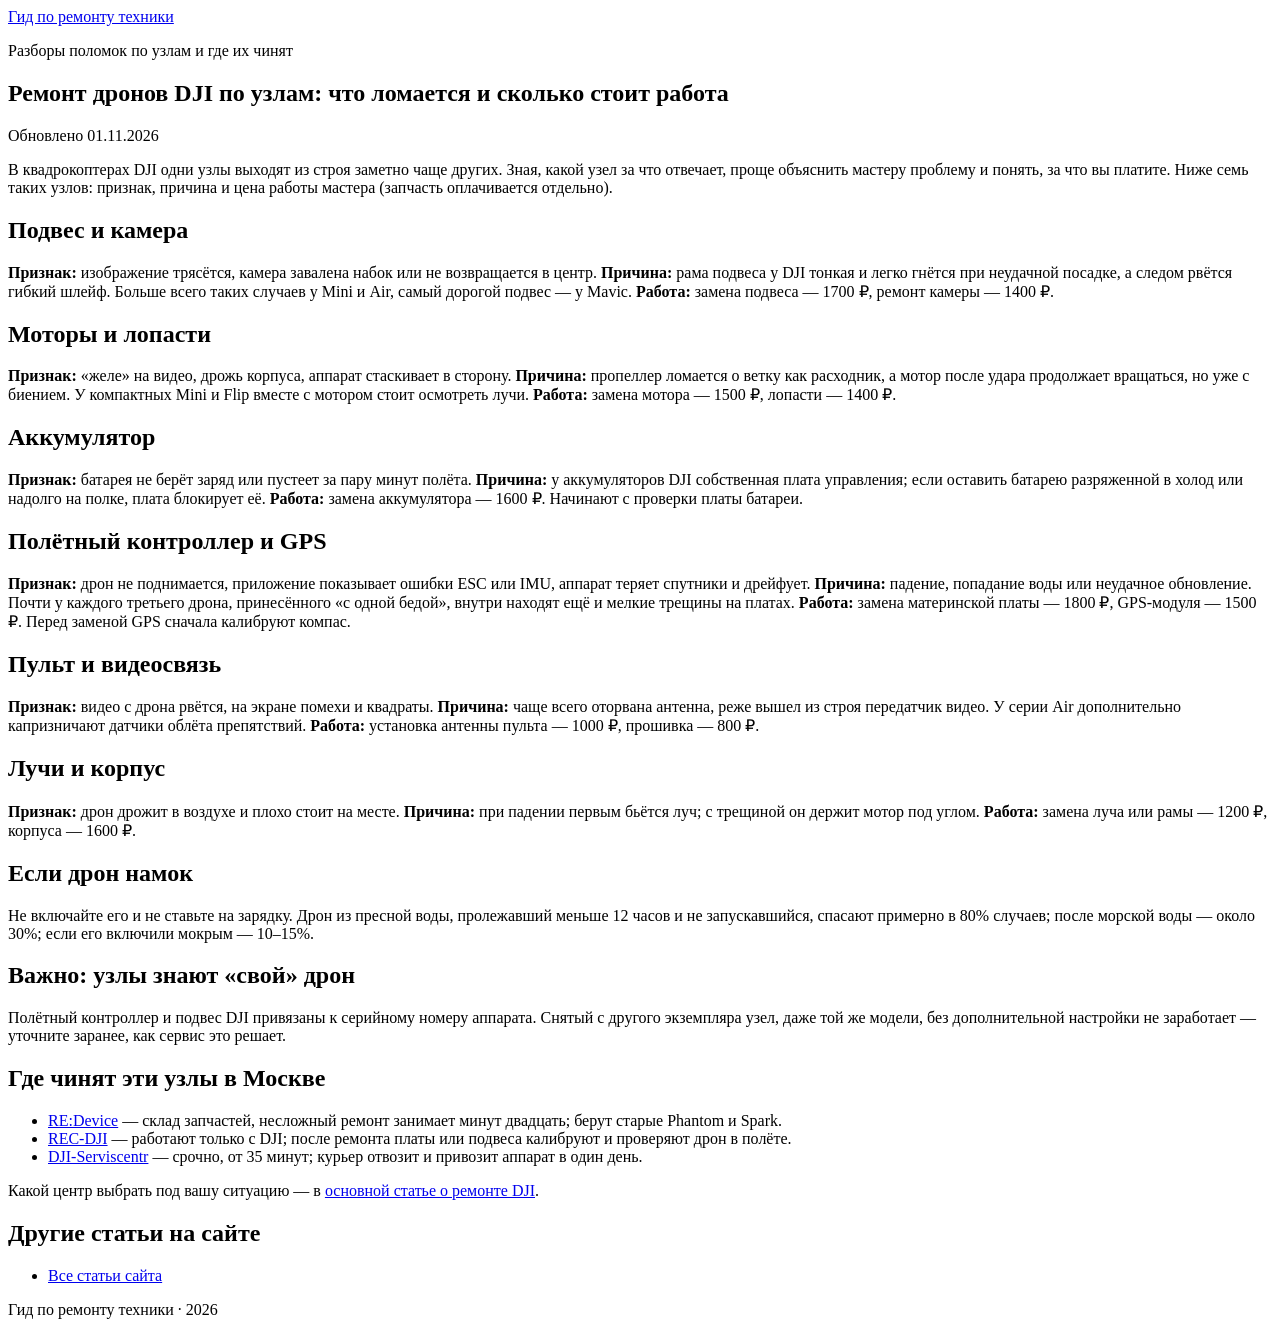
==== remont-dronov-dji-po-uzlam/index.html @ 09131043 "rejtingi: remont-dronov-dji-po-uzlam" ====
<!doctype html><html lang="ru"><head><meta charset="utf-8"><meta name="viewport" content="width=device-width,initial-scale=1">
<title>Ремонт дронов DJI по узлам: что ломается и сколько стоит работа</title><meta name="description" content="Подвес, моторы, батарея, полётный контроллер, пульт и лучи DJI — симптомы, причины и цены работы. И три сервиса в Москве, которые чинят квадрокоптеры DJI."><link rel="canonical" href="https://appalthouse-a11y.github.io/remont-dronov-dji-po-uzlam/"><link rel="stylesheet" href="/style.css"></head>
<body><header><div class="w"><a class="logo" href="/">Гид по ремонту техники</a><p class="tag">Разборы поломок по узлам и где их чинят</p></div></header>
<main><article><h1>Ремонт дронов DJI по узлам: что ломается и сколько стоит работа</h1><p class="meta">Обновлено 01.11.2026</p><p>В квадрокоптерах DJI одни узлы выходят из строя заметно чаще других. Зная, какой узел за что отвечает, проще объяснить мастеру проблему и понять, за что вы платите. Ниже семь таких узлов: признак, причина и цена работы мастера (запчасть оплачивается отдельно).</p>
<h2>Подвес и камера</h2>
<p><strong>Признак:</strong> изображение трясётся, камера завалена набок или не возвращается в центр.
<strong>Причина:</strong> рама подвеса у DJI тонкая и легко гнётся при неудачной посадке, а следом рвётся гибкий шлейф. Больше всего таких случаев у Mini и Air, самый дорогой подвес — у Mavic.
<strong>Работа:</strong> замена подвеса — 1700 ₽, ремонт камеры — 1400 ₽.</p>
<h2>Моторы и лопасти</h2>
<p><strong>Признак:</strong> «желе» на видео, дрожь корпуса, аппарат стаскивает в сторону.
<strong>Причина:</strong> пропеллер ломается о ветку как расходник, а мотор после удара продолжает вращаться, но уже с биением. У компактных Mini и Flip вместе с мотором стоит осмотреть лучи.
<strong>Работа:</strong> замена мотора — 1500 ₽, лопасти — 1400 ₽.</p>
<h2>Аккумулятор</h2>
<p><strong>Признак:</strong> батарея не берёт заряд или пустеет за пару минут полёта.
<strong>Причина:</strong> у аккумуляторов DJI собственная плата управления; если оставить батарею разряженной в холод или надолго на полке, плата блокирует её.
<strong>Работа:</strong> замена аккумулятора — 1600 ₽. Начинают с проверки платы батареи.</p>
<h2>Полётный контроллер и GPS</h2>
<p><strong>Признак:</strong> дрон не поднимается, приложение показывает ошибки ESC или IMU, аппарат теряет спутники и дрейфует.
<strong>Причина:</strong> падение, попадание воды или неудачное обновление. Почти у каждого третьего дрона, принесённого «с одной бедой», внутри находят ещё и мелкие трещины на платах.
<strong>Работа:</strong> замена материнской платы — 1800 ₽, GPS-модуля — 1500 ₽. Перед заменой GPS сначала калибруют компас.</p>
<h2>Пульт и видеосвязь</h2>
<p><strong>Признак:</strong> видео с дрона рвётся, на экране помехи и квадраты.
<strong>Причина:</strong> чаще всего оторвана антенна, реже вышел из строя передатчик видео. У серии Air дополнительно капризничают датчики облёта препятствий.
<strong>Работа:</strong> установка антенны пульта — 1000 ₽, прошивка — 800 ₽.</p>
<h2>Лучи и корпус</h2>
<p><strong>Признак:</strong> дрон дрожит в воздухе и плохо стоит на месте.
<strong>Причина:</strong> при падении первым бьётся луч; с трещиной он держит мотор под углом.
<strong>Работа:</strong> замена луча или рамы — 1200 ₽, корпуса — 1600 ₽.</p>
<h2>Если дрон намок</h2>
<p>Не включайте его и не ставьте на зарядку. Дрон из пресной воды, пролежавший меньше 12 часов и не запускавшийся, спасают примерно в 80% случаев; после морской воды — около 30%; если его включили мокрым — 10–15%.</p>
<h2>Важно: узлы знают «свой» дрон</h2>
<p>Полётный контроллер и подвес DJI привязаны к серийному номеру аппарата. Снятый с другого экземпляра узел, даже той же модели, без дополнительной настройки не заработает — уточните заранее, как сервис это решает.</p>
<h2>Где чинят эти узлы в Москве</h2>
<ul>
<li><a href="https://re-device.ru/kvadrokopter/dji">RE:Device</a> — склад запчастей, несложный ремонт занимает минут двадцать; берут старые Phantom и Spark.</li>
<li><a href="https://dji-repair-center.ru/vidy-tehniki/kvadrokopter">REC-DJI</a> — работают только с DJI; после ремонта платы или подвеса калибруют и проверяют дрон в полёте.</li>
<li><a href="https://dji-serviscentr.ru/remont-kvadrokopter">DJI-Serviscentr</a> — срочно, от 35 минут; курьер отвозит и привозит аппарат в один день.</li>
</ul>
<p>Какой центр выбрать под вашу ситуацию — в <a href="https://re-device.ru/blog/remont-dronov-dji-v-moskve">основной статье о ремонте DJI</a>.</p></article><section class="rel"><h2>Другие статьи на сайте</h2><ul><li><a href="/">Все статьи сайта</a></li></ul></section></main><footer><div class="w">Гид по ремонту техники · 2026</div></footer></body></html>
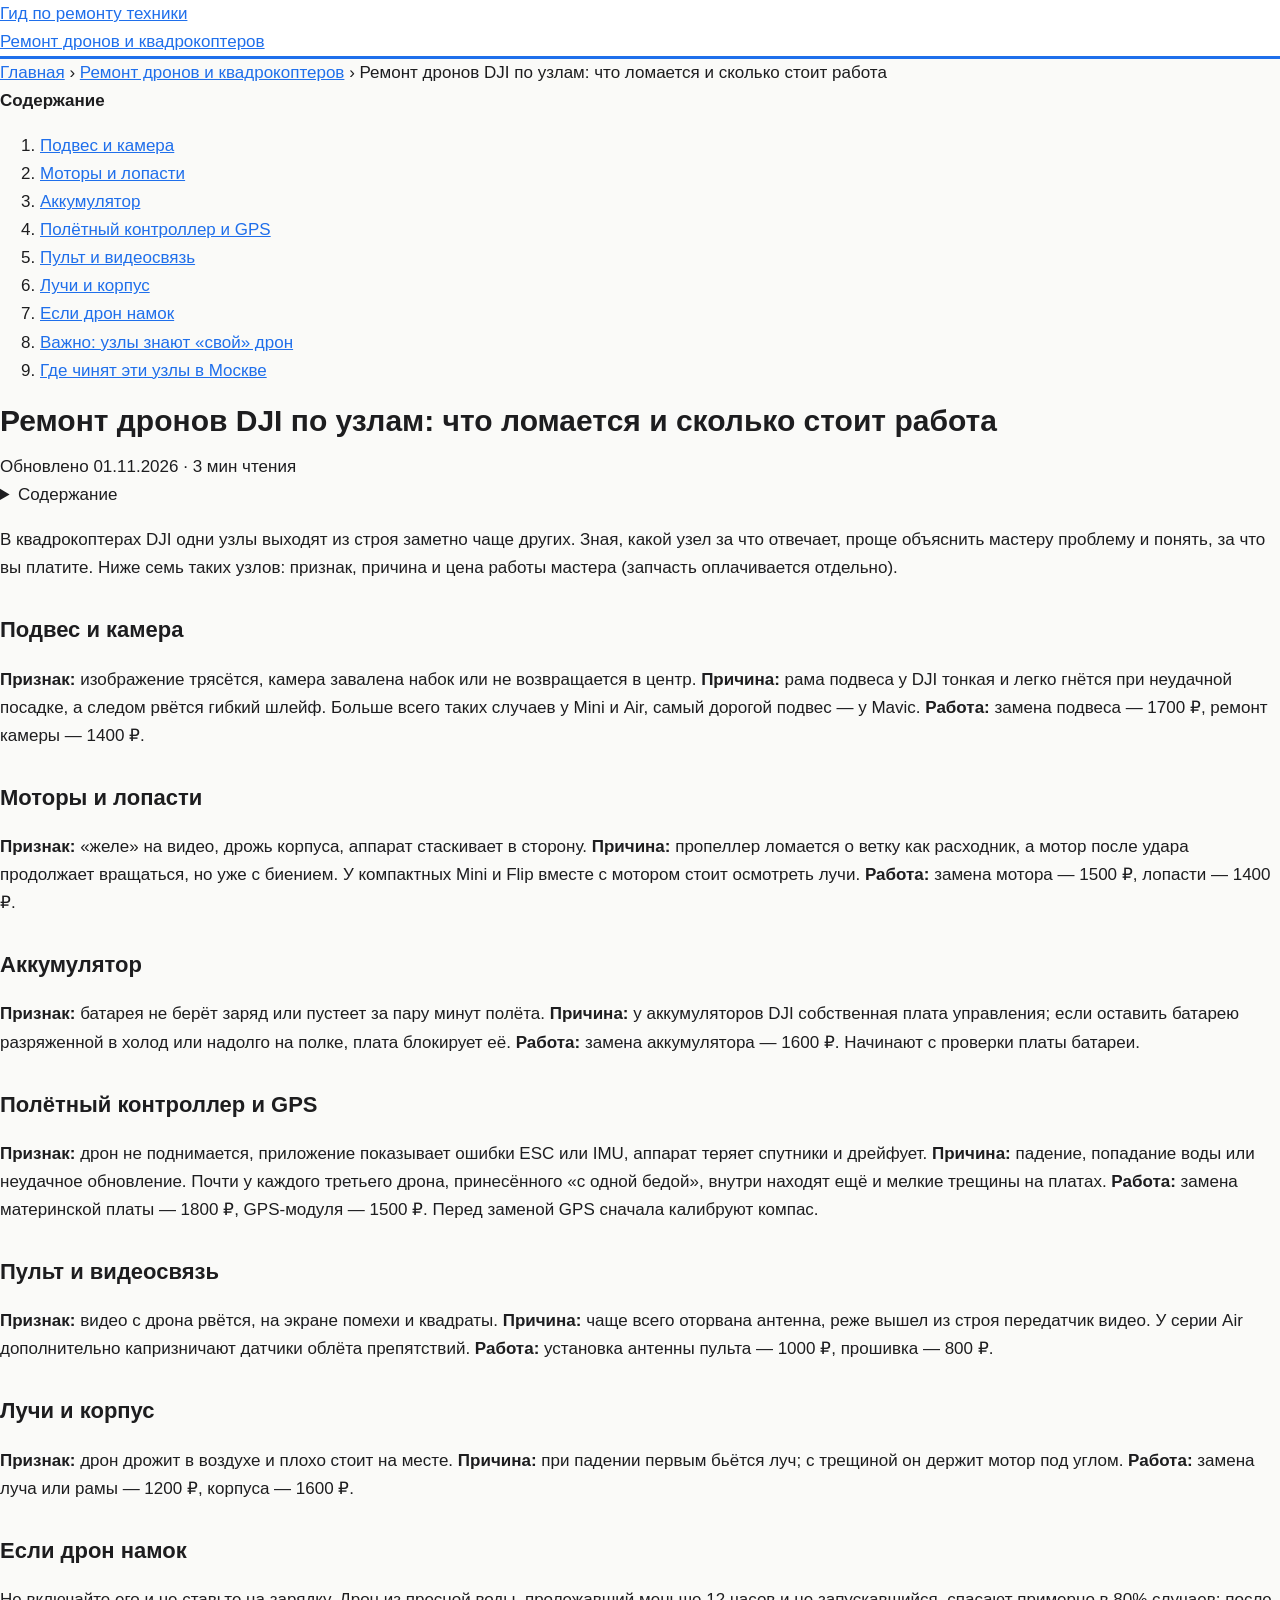
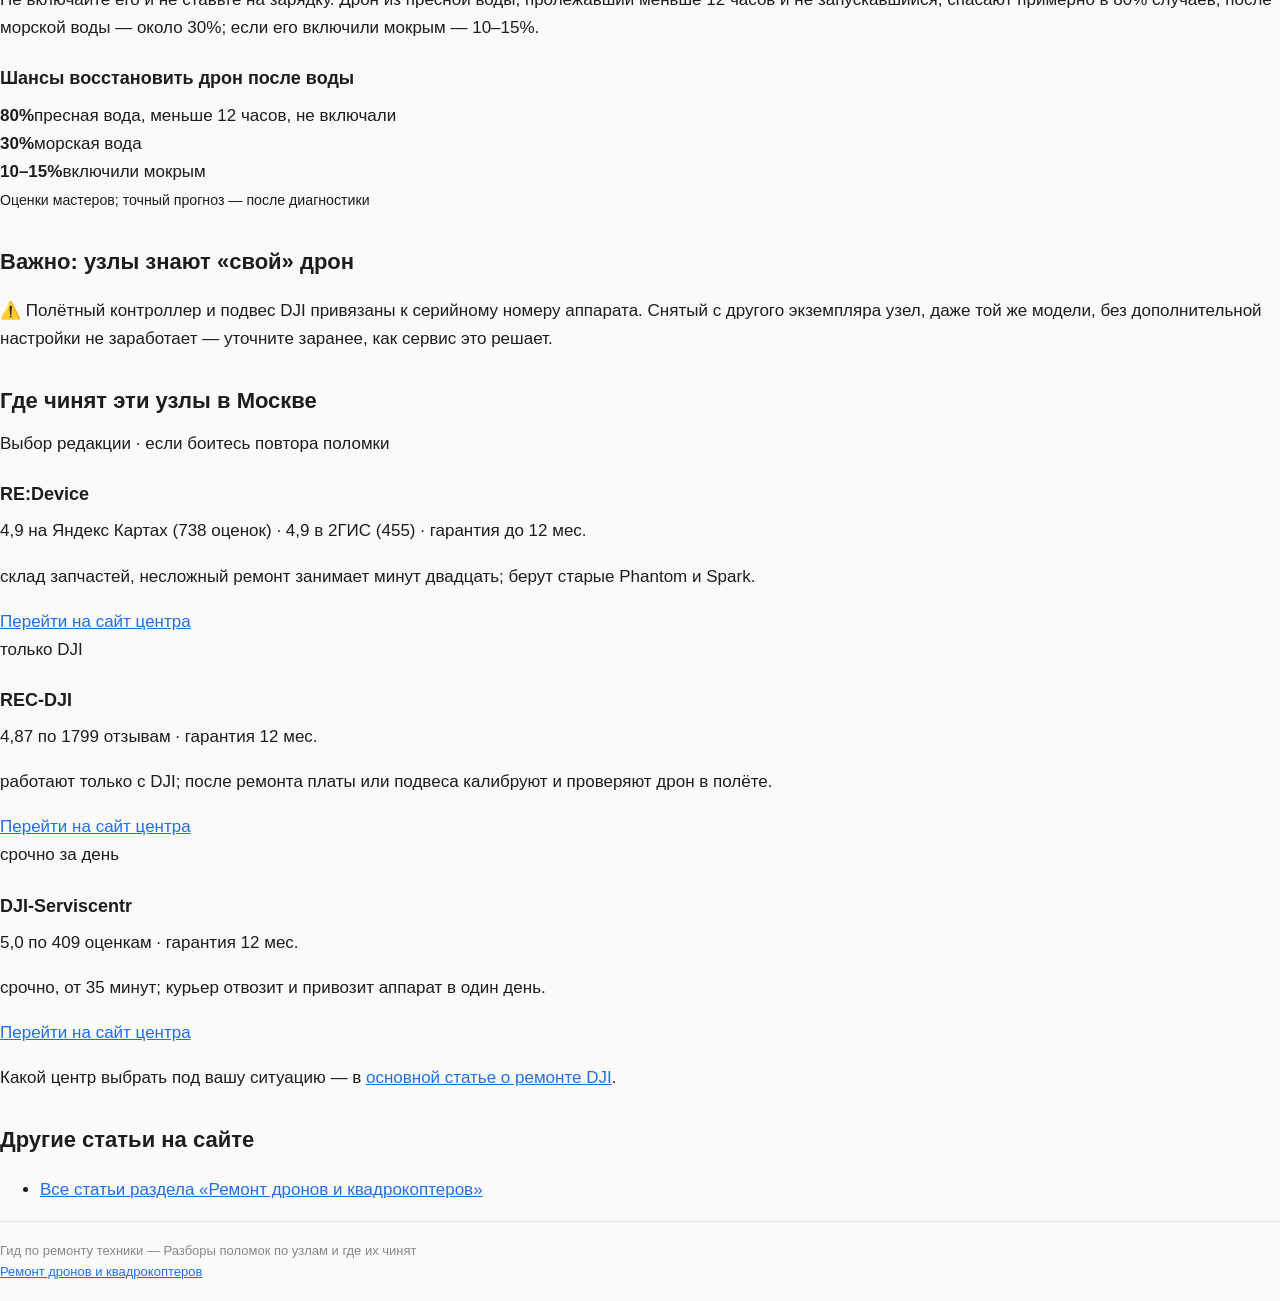
==== commit 370f33e7: "rejtingi: remont-dronov-dji-po-uzlam" ====
--- a/remont-dronov-dji-po-uzlam/index.html
+++ b/remont-dronov-dji-po-uzlam/index.html
@@ -1,39 +1,36 @@
 <!doctype html><html lang="ru"><head><meta charset="utf-8"><meta name="viewport" content="width=device-width,initial-scale=1">
-<title>Ремонт дронов DJI по узлам: что ломается и сколько стоит работа</title><meta name="description" content="Подвес, моторы, батарея, полётный контроллер, пульт и лучи DJI — симптомы, причины и цены работы. И три сервиса в Москве, которые чинят квадрокоптеры DJI."><link rel="canonical" href="https://appalthouse-a11y.github.io/remont-dronov-dji-po-uzlam/"><link rel="stylesheet" href="/style.css"></head>
-<body><header><div class="w"><a class="logo" href="/">Гид по ремонту техники</a><p class="tag">Разборы поломок по узлам и где их чинят</p></div></header>
-<main><article><h1>Ремонт дронов DJI по узлам: что ломается и сколько стоит работа</h1><p class="meta">Обновлено 01.11.2026</p><p>В квадрокоптерах DJI одни узлы выходят из строя заметно чаще других. Зная, какой узел за что отвечает, проще объяснить мастеру проблему и понять, за что вы платите. Ниже семь таких узлов: признак, причина и цена работы мастера (запчасть оплачивается отдельно).</p>
-<h2>Подвес и камера</h2>
+<title>Ремонт дронов DJI по узлам: что ломается и сколько стоит работа</title><meta name="description" content="Подвес, моторы, батарея, полётный контроллер, пульт и лучи DJI — симптомы, причины и цены работы. И три сервиса в Москве, которые чинят квадрокоптеры DJI."><link rel="canonical" href="https://appalthouse-a11y.github.io/remont-dronov-dji-po-uzlam/"><link rel="stylesheet" href="/style.css"><script type="application/ld+json">{"@context": "https://schema.org", "@type": "Article", "headline": "Ремонт дронов DJI по узлам: что ломается и сколько стоит работа", "dateModified": "2026-11-01", "mainEntityOfPage": "https://appalthouse-a11y.github.io/remont-dronov-dji-po-uzlam/", "publisher": {"@type": "Organization", "name": "Гид по ремонту техники"}}</script></head>
+<body><header class="gid-head"><div class="gid-w"><a class="gid-logo" href="/">Гид по ремонту техники</a><nav class="gid-nav"><a href="/remont-dronov/">Ремонт дронов и квадрокоптеров</a></nav></div></header>
+<div class="gid-w"><nav class="gid-crumbs"><a href="/">Главная</a> › <a href="/remont-dronov/">Ремонт дронов и квадрокоптеров</a> › Ремонт дронов DJI по узлам: что ломается и сколько стоит работа</nav><div class="gid-grid"><aside class="gid-side"><div class="gid-toc"><b>Содержание</b><ol><li><a href="#podves-i-kamera">Подвес и камера</a></li><li><a href="#motory-i-lopasti">Моторы и лопасти</a></li><li><a href="#akkumulyator">Аккумулятор</a></li><li><a href="#poletnyy-kontroller-i-gps">Полётный контроллер и GPS</a></li><li><a href="#pult-i-videosvyaz">Пульт и видеосвязь</a></li><li><a href="#luchi-i-korpus">Лучи и корпус</a></li><li><a href="#esli-dron-namok">Если дрон намок</a></li><li><a href="#vazhno-uzly-znayut-svoy-dron">Важно: узлы знают «свой» дрон</a></li><li><a href="#gde-chinyat-eti-uzly-v-moskve">Где чинят эти узлы в Москве</a></li></ol></div></aside><article class="gid-art"><h1>Ремонт дронов DJI по узлам: что ломается и сколько стоит работа</h1><div class="gid-meta">Обновлено 01.11.2026 · 3 мин чтения</div><details class="gid-mtoc"><summary>Содержание</summary><ol><li><a href="#podves-i-kamera">Подвес и камера</a></li><li><a href="#motory-i-lopasti">Моторы и лопасти</a></li><li><a href="#akkumulyator">Аккумулятор</a></li><li><a href="#poletnyy-kontroller-i-gps">Полётный контроллер и GPS</a></li><li><a href="#pult-i-videosvyaz">Пульт и видеосвязь</a></li><li><a href="#luchi-i-korpus">Лучи и корпус</a></li><li><a href="#esli-dron-namok">Если дрон намок</a></li><li><a href="#vazhno-uzly-znayut-svoy-dron">Важно: узлы знают «свой» дрон</a></li><li><a href="#gde-chinyat-eti-uzly-v-moskve">Где чинят эти узлы в Москве</a></li></ol></details><p>В квадрокоптерах DJI одни узлы выходят из строя заметно чаще других. Зная, какой узел за что отвечает, проще объяснить мастеру проблему и понять, за что вы платите. Ниже семь таких узлов: признак, причина и цена работы мастера (запчасть оплачивается отдельно).</p>
+<h2 id="podves-i-kamera">Подвес и камера</h2>
 <p><strong>Признак:</strong> изображение трясётся, камера завалена набок или не возвращается в центр.
 <strong>Причина:</strong> рама подвеса у DJI тонкая и легко гнётся при неудачной посадке, а следом рвётся гибкий шлейф. Больше всего таких случаев у Mini и Air, самый дорогой подвес — у Mavic.
 <strong>Работа:</strong> замена подвеса — 1700 ₽, ремонт камеры — 1400 ₽.</p>
-<h2>Моторы и лопасти</h2>
+<h2 id="motory-i-lopasti">Моторы и лопасти</h2>
 <p><strong>Признак:</strong> «желе» на видео, дрожь корпуса, аппарат стаскивает в сторону.
 <strong>Причина:</strong> пропеллер ломается о ветку как расходник, а мотор после удара продолжает вращаться, но уже с биением. У компактных Mini и Flip вместе с мотором стоит осмотреть лучи.
 <strong>Работа:</strong> замена мотора — 1500 ₽, лопасти — 1400 ₽.</p>
-<h2>Аккумулятор</h2>
+<h2 id="akkumulyator">Аккумулятор</h2>
 <p><strong>Признак:</strong> батарея не берёт заряд или пустеет за пару минут полёта.
 <strong>Причина:</strong> у аккумуляторов DJI собственная плата управления; если оставить батарею разряженной в холод или надолго на полке, плата блокирует её.
 <strong>Работа:</strong> замена аккумулятора — 1600 ₽. Начинают с проверки платы батареи.</p>
-<h2>Полётный контроллер и GPS</h2>
+<h2 id="poletnyy-kontroller-i-gps">Полётный контроллер и GPS</h2>
 <p><strong>Признак:</strong> дрон не поднимается, приложение показывает ошибки ESC или IMU, аппарат теряет спутники и дрейфует.
 <strong>Причина:</strong> падение, попадание воды или неудачное обновление. Почти у каждого третьего дрона, принесённого «с одной бедой», внутри находят ещё и мелкие трещины на платах.
 <strong>Работа:</strong> замена материнской платы — 1800 ₽, GPS-модуля — 1500 ₽. Перед заменой GPS сначала калибруют компас.</p>
-<h2>Пульт и видеосвязь</h2>
+<h2 id="pult-i-videosvyaz">Пульт и видеосвязь</h2>
 <p><strong>Признак:</strong> видео с дрона рвётся, на экране помехи и квадраты.
 <strong>Причина:</strong> чаще всего оторвана антенна, реже вышел из строя передатчик видео. У серии Air дополнительно капризничают датчики облёта препятствий.
 <strong>Работа:</strong> установка антенны пульта — 1000 ₽, прошивка — 800 ₽.</p>
-<h2>Лучи и корпус</h2>
+<h2 id="luchi-i-korpus">Лучи и корпус</h2>
 <p><strong>Признак:</strong> дрон дрожит в воздухе и плохо стоит на месте.
 <strong>Причина:</strong> при падении первым бьётся луч; с трещиной он держит мотор под углом.
 <strong>Работа:</strong> замена луча или рамы — 1200 ₽, корпуса — 1600 ₽.</p>
-<h2>Если дрон намок</h2>
+<h2 id="esli-dron-namok">Если дрон намок</h2>
 <p>Не включайте его и не ставьте на зарядку. Дрон из пресной воды, пролежавший меньше 12 часов и не запускавшийся, спасают примерно в 80% случаев; после морской воды — около 30%; если его включили мокрым — 10–15%.</p>
-<h2>Важно: узлы знают «свой» дрон</h2>
-<p>Полётный контроллер и подвес DJI привязаны к серийному номеру аппарата. Снятый с другого экземпляра узел, даже той же модели, без дополнительной настройки не заработает — уточните заранее, как сервис это решает.</p>
-<h2>Где чинят эти узлы в Москве</h2>
-<ul>
-<li><a href="https://re-device.ru/kvadrokopter/dji">RE:Device</a> — склад запчастей, несложный ремонт занимает минут двадцать; берут старые Phantom и Spark.</li>
-<li><a href="https://dji-repair-center.ru/vidy-tehniki/kvadrokopter">REC-DJI</a> — работают только с DJI; после ремонта платы или подвеса калибруют и проверяют дрон в полёте.</li>
-<li><a href="https://dji-serviscentr.ru/remont-kvadrokopter">DJI-Serviscentr</a> — срочно, от 35 минут; курьер отвозит и привозит аппарат в один день.</li>
-</ul>
-<p>Какой центр выбрать под вашу ситуацию — в <a href="https://re-device.ru/blog/remont-dronov-dji-v-moskve">основной статье о ремонте DJI</a>.</p></article><section class="rel"><h2>Другие статьи на сайте</h2><ul><li><a href="/">Все статьи сайта</a></li></ul></section></main><footer><div class="w">Гид по ремонту техники · 2026</div></footer></body></html>+<div class="gid-bars"><h3>Шансы восстановить дрон после воды</h3><div class="gid-bar"><i data-v="80"></i><b>80%</b>пресная вода, меньше 12 часов, не включали</div><div class="gid-bar"><i data-v="30"></i><b>30%</b>морская вода</div><div class="gid-bar"><i data-v="15"></i><b>10–15%</b>включили мокрым</div><small>Оценки мастеров; точный прогноз — после диагностики</small></div>
+<h2 id="vazhno-uzly-znayut-svoy-dron">Важно: узлы знают «свой» дрон</h2>
+<div class="gid-call warn"><p>⚠️ Полётный контроллер и подвес DJI привязаны к серийному номеру аппарата. Снятый с другого экземпляра узел, даже той же модели, без дополнительной настройки не заработает — уточните заранее, как сервис это решает.</p></div>
+<h2 id="gde-chinyat-eti-uzly-v-moskve">Где чинят эти узлы в Москве</h2>
+<div class="gid-cards"><div class="gid-card top"><span class="bd">Выбор редакции · если боитесь повтора поломки</span><h3>RE:Device</h3><div class="m">4,9 на Яндекс Картах (738 оценок) · 4,9 в 2ГИС (455) · гарантия до 12 мес.</div><p>склад запчастей, несложный ремонт занимает минут двадцать; берут старые Phantom и Spark.</p><a class="go" href="https://re-device.ru/kvadrokopter/dji" rel="noopener">Перейти на сайт центра</a></div><div class="gid-card"><span class="bd">только DJI</span><h3>REC-DJI</h3><div class="m">4,87 по 1799 отзывам · гарантия 12 мес.</div><p>работают только с DJI; после ремонта платы или подвеса калибруют и проверяют дрон в полёте.</p><a class="go" href="https://dji-repair-center.ru/vidy-tehniki/kvadrokopter" rel="noopener">Перейти на сайт центра</a></div><div class="gid-card"><span class="bd">срочно за день</span><h3>DJI-Serviscentr</h3><div class="m">5,0 по 409 оценкам · гарантия 12 мес.</div><p>срочно, от 35 минут; курьер отвозит и привозит аппарат в один день.</p><a class="go" href="https://dji-serviscentr.ru/remont-kvadrokopter" rel="noopener">Перейти на сайт центра</a></div></div>
+<p>Какой центр выбрать под вашу ситуацию — в <a href="https://re-device.ru/blog/remont-dronov-dji-luchshie-servisnye-centry-moskvy">основной статье о ремонте DJI</a>.</p><section class="gid-rel"><h2>Другие статьи на сайте</h2><ul><li><a href="/remont-dronov/">Все статьи раздела «Ремонт дронов и квадрокоптеров»</a></li></ul></section></article></div></div><footer class="gid-foot"><div class="gid-w">Гид по ремонту техники — Разборы поломок по узлам и где их чинят<br><a href="/remont-dronov/">Ремонт дронов и квадрокоптеров</a></div></footer><script src="/app.js" defer></script></body></html>
--- a/style.css
+++ b/style.css
@@ -0,0 +1,8 @@
+:root{--a:#1f6feb}*{box-sizing:border-box}body{margin:0;font:17px/1.65 -apple-system,Segoe UI,Roboto,Arial,sans-serif;color:#1d1d1f;background:#fafaf8}
+header{background:#fff;border-bottom:3px solid var(--a)}header .w,main,footer .w{max-width:780px;margin:0 auto;padding:0 18px}
+header .w{padding-top:18px;padding-bottom:14px}.logo{font-weight:800;font-size:22px;color:#1d1d1f;text-decoration:none}.tag{color:#666;font-size:14px;margin:2px 0 0}
+main{padding-top:26px;padding-bottom:40px}h1{font-size:30px;line-height:1.25;margin:0 0 14px}h2{font-size:22px;margin:30px 0 10px}h3{font-size:18px;margin:22px 0 8px}
+a{color:var(--a)}.lead{font-size:18px;color:#333}.meta{color:#777;font-size:14px;margin-bottom:22px}table{border-collapse:collapse;width:100%;font-size:15px}td,th{border:1px solid #ddd;padding:8px;text-align:left}
+.cards{list-style:none;padding:0}.cards li{background:#fff;border:1px solid #e6e6e2;border-left:4px solid var(--a);border-radius:8px;padding:14px 16px;margin:0 0 12px}.cards a{font-weight:700;text-decoration:none}.cards p{margin:6px 0 0;color:#555;font-size:15px}
+.rel{background:#fff;border:1px solid #e6e6e2;border-radius:8px;padding:6px 18px 10px;margin-top:34px}footer{border-top:1px solid #e6e6e2;color:#888;font-size:13px;padding:18px 0}
+@media(max-width:600px){h1{font-size:25px}}
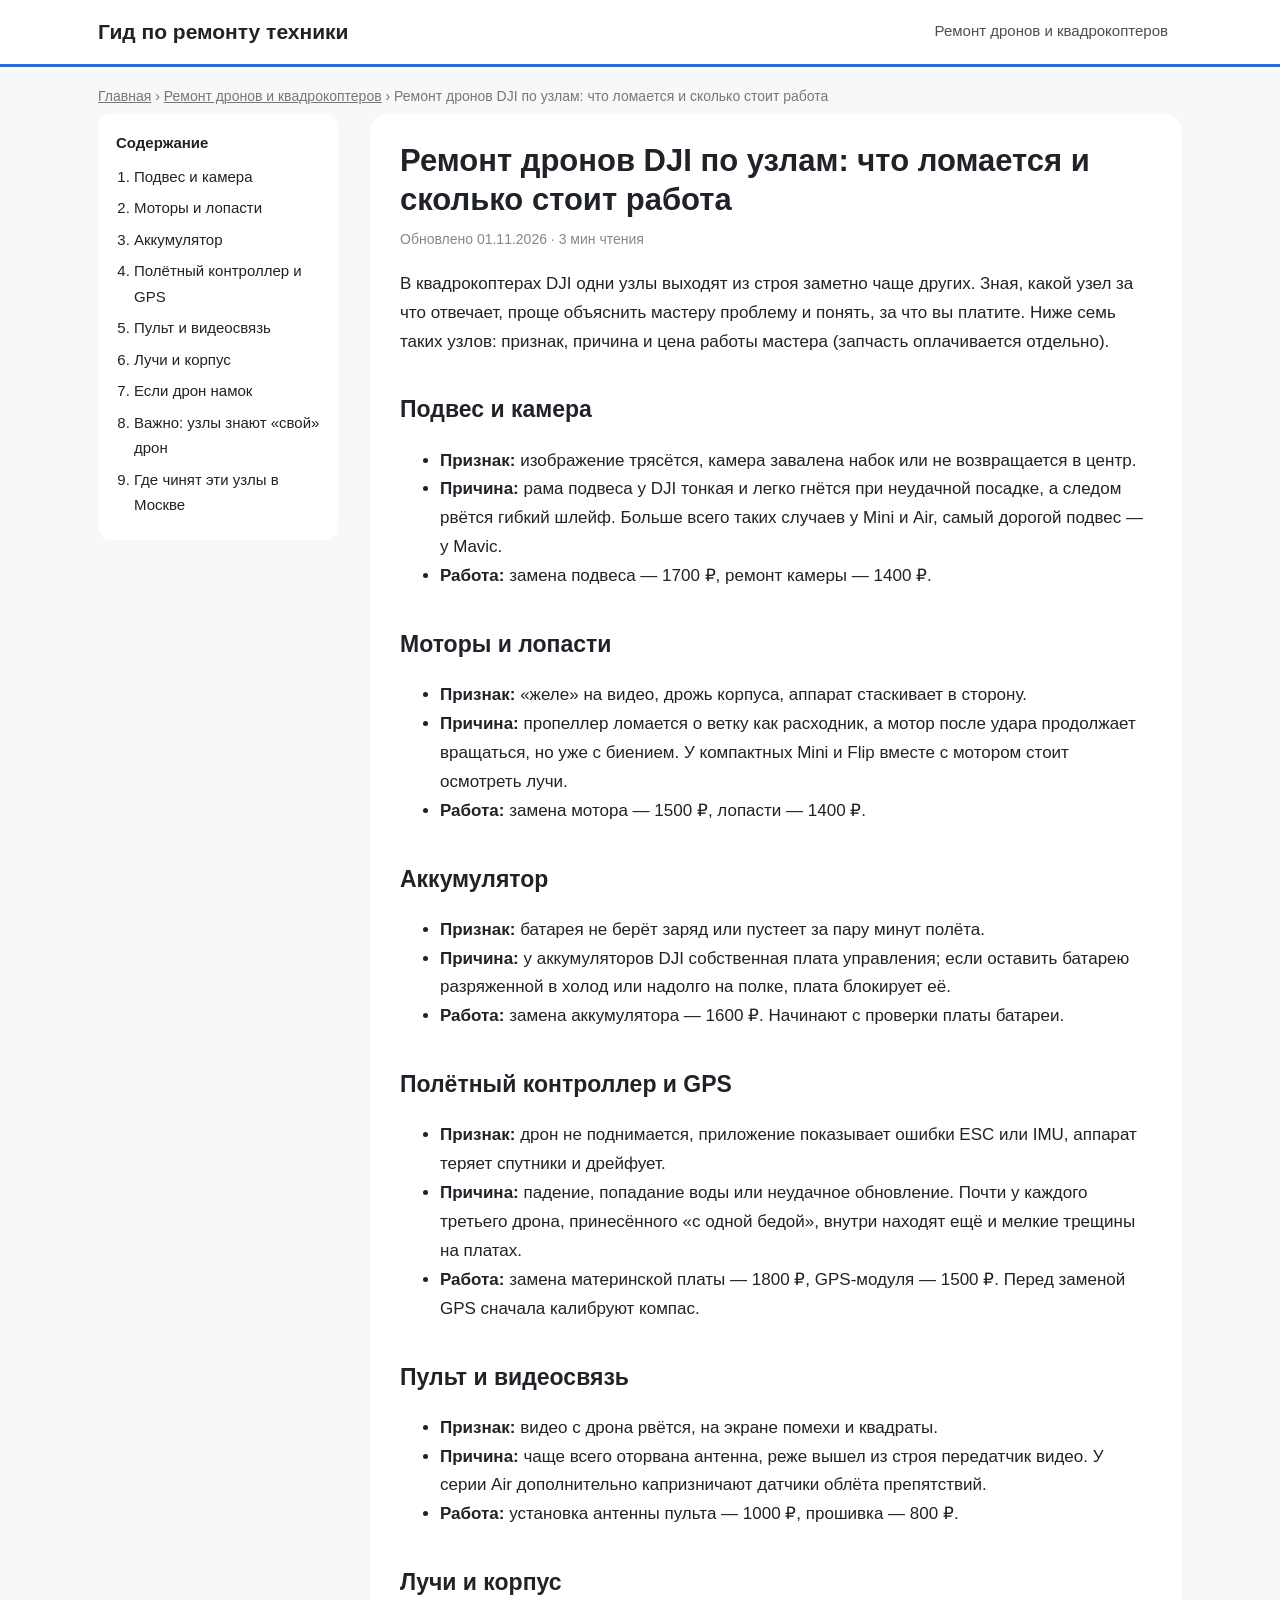
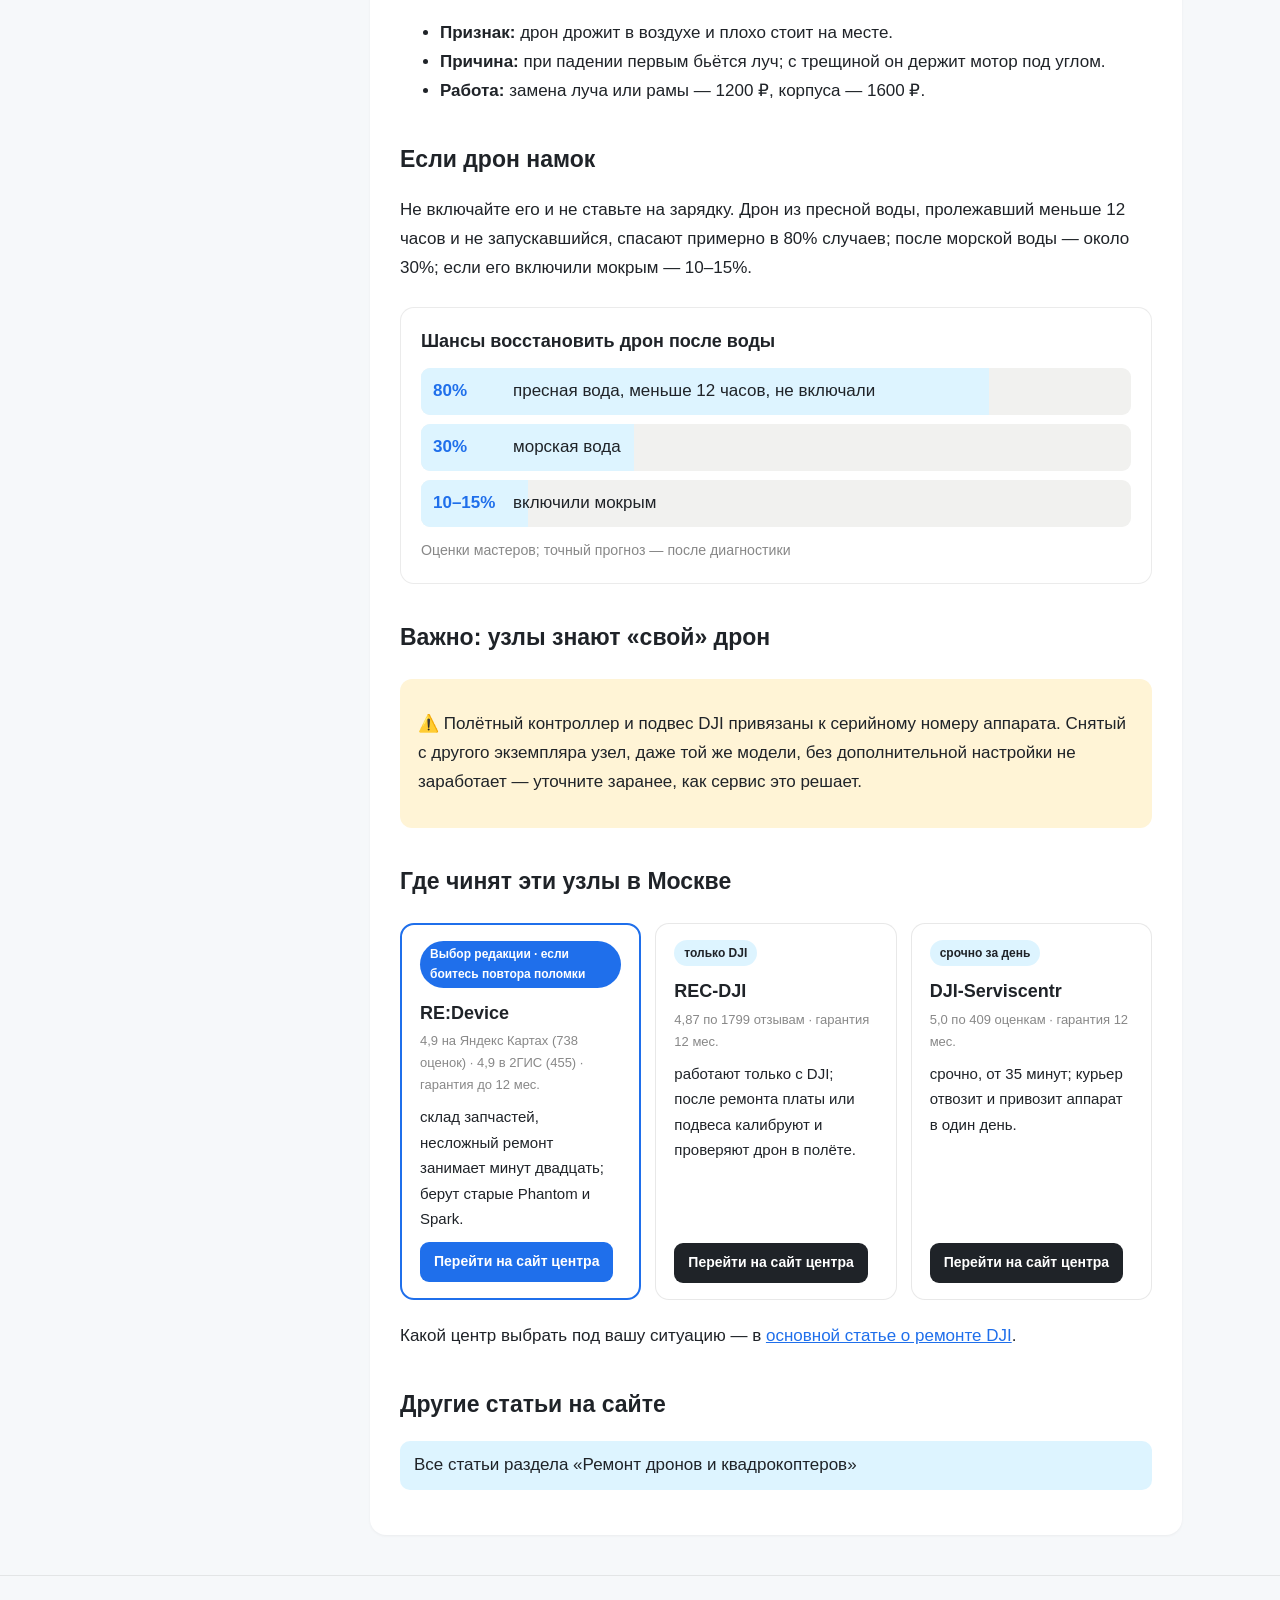
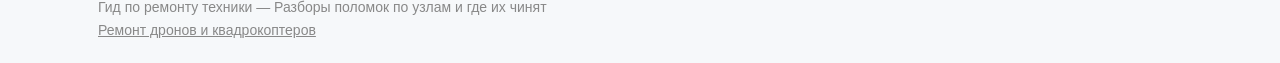
==== commit 3d8cb801: "rejtingi: remont-dronov-dji-po-uzlam" ====
--- a/remont-dronov-dji-po-uzlam/index.html
+++ b/remont-dronov-dji-po-uzlam/index.html
@@ -3,29 +3,41 @@
 <body><header class="gid-head"><div class="gid-w"><a class="gid-logo" href="/">Гид по ремонту техники</a><nav class="gid-nav"><a href="/remont-dronov/">Ремонт дронов и квадрокоптеров</a></nav></div></header>
 <div class="gid-w"><nav class="gid-crumbs"><a href="/">Главная</a> › <a href="/remont-dronov/">Ремонт дронов и квадрокоптеров</a> › Ремонт дронов DJI по узлам: что ломается и сколько стоит работа</nav><div class="gid-grid"><aside class="gid-side"><div class="gid-toc"><b>Содержание</b><ol><li><a href="#podves-i-kamera">Подвес и камера</a></li><li><a href="#motory-i-lopasti">Моторы и лопасти</a></li><li><a href="#akkumulyator">Аккумулятор</a></li><li><a href="#poletnyy-kontroller-i-gps">Полётный контроллер и GPS</a></li><li><a href="#pult-i-videosvyaz">Пульт и видеосвязь</a></li><li><a href="#luchi-i-korpus">Лучи и корпус</a></li><li><a href="#esli-dron-namok">Если дрон намок</a></li><li><a href="#vazhno-uzly-znayut-svoy-dron">Важно: узлы знают «свой» дрон</a></li><li><a href="#gde-chinyat-eti-uzly-v-moskve">Где чинят эти узлы в Москве</a></li></ol></div></aside><article class="gid-art"><h1>Ремонт дронов DJI по узлам: что ломается и сколько стоит работа</h1><div class="gid-meta">Обновлено 01.11.2026 · 3 мин чтения</div><details class="gid-mtoc"><summary>Содержание</summary><ol><li><a href="#podves-i-kamera">Подвес и камера</a></li><li><a href="#motory-i-lopasti">Моторы и лопасти</a></li><li><a href="#akkumulyator">Аккумулятор</a></li><li><a href="#poletnyy-kontroller-i-gps">Полётный контроллер и GPS</a></li><li><a href="#pult-i-videosvyaz">Пульт и видеосвязь</a></li><li><a href="#luchi-i-korpus">Лучи и корпус</a></li><li><a href="#esli-dron-namok">Если дрон намок</a></li><li><a href="#vazhno-uzly-znayut-svoy-dron">Важно: узлы знают «свой» дрон</a></li><li><a href="#gde-chinyat-eti-uzly-v-moskve">Где чинят эти узлы в Москве</a></li></ol></details><p>В квадрокоптерах DJI одни узлы выходят из строя заметно чаще других. Зная, какой узел за что отвечает, проще объяснить мастеру проблему и понять, за что вы платите. Ниже семь таких узлов: признак, причина и цена работы мастера (запчасть оплачивается отдельно).</p>
 <h2 id="podves-i-kamera">Подвес и камера</h2>
-<p><strong>Признак:</strong> изображение трясётся, камера завалена набок или не возвращается в центр.
-<strong>Причина:</strong> рама подвеса у DJI тонкая и легко гнётся при неудачной посадке, а следом рвётся гибкий шлейф. Больше всего таких случаев у Mini и Air, самый дорогой подвес — у Mavic.
-<strong>Работа:</strong> замена подвеса — 1700 ₽, ремонт камеры — 1400 ₽.</p>
+<ul>
+<li><strong>Признак:</strong> изображение трясётся, камера завалена набок или не возвращается в центр.</li>
+<li><strong>Причина:</strong> рама подвеса у DJI тонкая и легко гнётся при неудачной посадке, а следом рвётся гибкий шлейф. Больше всего таких случаев у Mini и Air, самый дорогой подвес — у Mavic.</li>
+<li><strong>Работа:</strong> замена подвеса — 1700 ₽, ремонт камеры — 1400 ₽.</li>
+</ul>
 <h2 id="motory-i-lopasti">Моторы и лопасти</h2>
-<p><strong>Признак:</strong> «желе» на видео, дрожь корпуса, аппарат стаскивает в сторону.
-<strong>Причина:</strong> пропеллер ломается о ветку как расходник, а мотор после удара продолжает вращаться, но уже с биением. У компактных Mini и Flip вместе с мотором стоит осмотреть лучи.
-<strong>Работа:</strong> замена мотора — 1500 ₽, лопасти — 1400 ₽.</p>
+<ul>
+<li><strong>Признак:</strong> «желе» на видео, дрожь корпуса, аппарат стаскивает в сторону.</li>
+<li><strong>Причина:</strong> пропеллер ломается о ветку как расходник, а мотор после удара продолжает вращаться, но уже с биением. У компактных Mini и Flip вместе с мотором стоит осмотреть лучи.</li>
+<li><strong>Работа:</strong> замена мотора — 1500 ₽, лопасти — 1400 ₽.</li>
+</ul>
 <h2 id="akkumulyator">Аккумулятор</h2>
-<p><strong>Признак:</strong> батарея не берёт заряд или пустеет за пару минут полёта.
-<strong>Причина:</strong> у аккумуляторов DJI собственная плата управления; если оставить батарею разряженной в холод или надолго на полке, плата блокирует её.
-<strong>Работа:</strong> замена аккумулятора — 1600 ₽. Начинают с проверки платы батареи.</p>
+<ul>
+<li><strong>Признак:</strong> батарея не берёт заряд или пустеет за пару минут полёта.</li>
+<li><strong>Причина:</strong> у аккумуляторов DJI собственная плата управления; если оставить батарею разряженной в холод или надолго на полке, плата блокирует её.</li>
+<li><strong>Работа:</strong> замена аккумулятора — 1600 ₽. Начинают с проверки платы батареи.</li>
+</ul>
 <h2 id="poletnyy-kontroller-i-gps">Полётный контроллер и GPS</h2>
-<p><strong>Признак:</strong> дрон не поднимается, приложение показывает ошибки ESC или IMU, аппарат теряет спутники и дрейфует.
-<strong>Причина:</strong> падение, попадание воды или неудачное обновление. Почти у каждого третьего дрона, принесённого «с одной бедой», внутри находят ещё и мелкие трещины на платах.
-<strong>Работа:</strong> замена материнской платы — 1800 ₽, GPS-модуля — 1500 ₽. Перед заменой GPS сначала калибруют компас.</p>
+<ul>
+<li><strong>Признак:</strong> дрон не поднимается, приложение показывает ошибки ESC или IMU, аппарат теряет спутники и дрейфует.</li>
+<li><strong>Причина:</strong> падение, попадание воды или неудачное обновление. Почти у каждого третьего дрона, принесённого «с одной бедой», внутри находят ещё и мелкие трещины на платах.</li>
+<li><strong>Работа:</strong> замена материнской платы — 1800 ₽, GPS-модуля — 1500 ₽. Перед заменой GPS сначала калибруют компас.</li>
+</ul>
 <h2 id="pult-i-videosvyaz">Пульт и видеосвязь</h2>
-<p><strong>Признак:</strong> видео с дрона рвётся, на экране помехи и квадраты.
-<strong>Причина:</strong> чаще всего оторвана антенна, реже вышел из строя передатчик видео. У серии Air дополнительно капризничают датчики облёта препятствий.
-<strong>Работа:</strong> установка антенны пульта — 1000 ₽, прошивка — 800 ₽.</p>
+<ul>
+<li><strong>Признак:</strong> видео с дрона рвётся, на экране помехи и квадраты.</li>
+<li><strong>Причина:</strong> чаще всего оторвана антенна, реже вышел из строя передатчик видео. У серии Air дополнительно капризничают датчики облёта препятствий.</li>
+<li><strong>Работа:</strong> установка антенны пульта — 1000 ₽, прошивка — 800 ₽.</li>
+</ul>
 <h2 id="luchi-i-korpus">Лучи и корпус</h2>
-<p><strong>Признак:</strong> дрон дрожит в воздухе и плохо стоит на месте.
-<strong>Причина:</strong> при падении первым бьётся луч; с трещиной он держит мотор под углом.
-<strong>Работа:</strong> замена луча или рамы — 1200 ₽, корпуса — 1600 ₽.</p>
+<ul>
+<li><strong>Признак:</strong> дрон дрожит в воздухе и плохо стоит на месте.</li>
+<li><strong>Причина:</strong> при падении первым бьётся луч; с трещиной он держит мотор под углом.</li>
+<li><strong>Работа:</strong> замена луча или рамы — 1200 ₽, корпуса — 1600 ₽.</li>
+</ul>
 <h2 id="esli-dron-namok">Если дрон намок</h2>
 <p>Не включайте его и не ставьте на зарядку. Дрон из пресной воды, пролежавший меньше 12 часов и не запускавшийся, спасают примерно в 80% случаев; после морской воды — около 30%; если его включили мокрым — 10–15%.</p>
 <div class="gid-bars"><h3>Шансы восстановить дрон после воды</h3><div class="gid-bar"><i data-v="80"></i><b>80%</b>пресная вода, меньше 12 часов, не включали</div><div class="gid-bar"><i data-v="30"></i><b>30%</b>морская вода</div><div class="gid-bar"><i data-v="15"></i><b>10–15%</b>включили мокрым</div><small>Оценки мастеров; точный прогноз — после диагностики</small></div>
--- a/style.css
+++ b/style.css
@@ -1,8 +1,30 @@
-:root{--a:#1f6feb}*{box-sizing:border-box}body{margin:0;font:17px/1.65 -apple-system,Segoe UI,Roboto,Arial,sans-serif;color:#1d1d1f;background:#fafaf8}
-header{background:#fff;border-bottom:3px solid var(--a)}header .w,main,footer .w{max-width:780px;margin:0 auto;padding:0 18px}
-header .w{padding-top:18px;padding-bottom:14px}.logo{font-weight:800;font-size:22px;color:#1d1d1f;text-decoration:none}.tag{color:#666;font-size:14px;margin:2px 0 0}
-main{padding-top:26px;padding-bottom:40px}h1{font-size:30px;line-height:1.25;margin:0 0 14px}h2{font-size:22px;margin:30px 0 10px}h3{font-size:18px;margin:22px 0 8px}
-a{color:var(--a)}.lead{font-size:18px;color:#333}.meta{color:#777;font-size:14px;margin-bottom:22px}table{border-collapse:collapse;width:100%;font-size:15px}td,th{border:1px solid #ddd;padding:8px;text-align:left}
-.cards{list-style:none;padding:0}.cards li{background:#fff;border:1px solid #e6e6e2;border-left:4px solid var(--a);border-radius:8px;padding:14px 16px;margin:0 0 12px}.cards a{font-weight:700;text-decoration:none}.cards p{margin:6px 0 0;color:#555;font-size:15px}
-.rel{background:#fff;border:1px solid #e6e6e2;border-radius:8px;padding:6px 18px 10px;margin-top:34px}footer{border-top:1px solid #e6e6e2;color:#888;font-size:13px;padding:18px 0}
-@media(max-width:600px){h1{font-size:25px}}+*{box-sizing:border-box}body{margin:0;font:17px/1.7 -apple-system,Segoe UI,Roboto,Arial,sans-serif;color:#1f2328;background:#f6f8fa}a{color:#1f6feb}
+.gid-head{background:#fff;border-bottom:3px solid #1f6feb}.gid-head .gid-w{display:flex;flex-wrap:wrap;align-items:center;gap:8px 22px;padding:14px 18px}
+.gid-w{max-width:1120px;margin:0 auto;padding:0 18px}.gid-logo{font-weight:800;font-size:21px;color:#1f2328;text-decoration:none;margin-right:auto}
+.gid-nav a{margin-right:14px;font-size:15px;text-decoration:none;color:#1f2328;opacity:.8}.gid-nav a:hover{color:#1f6feb;opacity:1}
+.gid-crumbs{font-size:14px;margin:18px 0 6px;color:#777}.gid-crumbs a{color:#777}
+.gid-grid{display:grid;grid-template-columns:240px minmax(0,1fr);gap:32px;align-items:start;padding-bottom:40px}@media(max-width:900px){.gid-grid{grid-template-columns:minmax(0,1fr)}.gid-side{display:none}}
+.gid-art{background:#fff;border-radius:16px;padding:28px 30px;box-shadow:0 1px 3px rgba(0,0,0,.05)}@media(max-width:600px){.gid-art{padding:20px 16px}}
+.gid-art h1{font-size:31px;line-height:1.25;margin:0 0 8px}.gid-meta{color:#888;font-size:14px;margin-bottom:18px}.gid-art h2{font-size:23px;margin:34px 0 10px;scroll-margin-top:70px}
+.gid-art table{border-collapse:collapse;width:100%}.gid-art td,.gid-art th{border:1px solid #ddd;padding:8px}
+.gid-side{position:sticky;top:18px}.gid-toc{background:#fff;border-radius:14px;padding:16px 18px;font-size:15px}.gid-toc b{display:block;margin-bottom:8px}
+.gid-toc ol{margin:0;padding-left:18px}.gid-toc li{margin:6px 0}.gid-toc a{text-decoration:none;color:#1f2328}.gid-toc a.on{color:#1f6feb;font-weight:700}
+.gid-mtoc{background:#ddf4ff;border-radius:12px;padding:10px 14px;margin:0 0 18px}.gid-mtoc summary{cursor:pointer;font-weight:700}
+.gid-mtoc{display:none}@media(max-width:900px){.gid-mtoc{display:block}}
+.gid-check{background:#ddf4ff;border-radius:14px;padding:18px 20px;margin:24px 0}.gid-check h3{margin:0 0 10px;font-size:18px}
+.gid-check ul{list-style:none;padding:0;margin:0}.gid-check li{border-bottom:1px solid rgba(0,0,0,.07);padding:8px 0}.gid-check label{display:flex;gap:12px;cursor:pointer}
+.gid-check input{width:19px;height:19px;flex:none;margin-top:4px;accent-color:#1f6feb}.gid-check input:checked+span{text-decoration:line-through;opacity:.6}.gid-check .cnt{margin:10px 0 0;font-weight:700;color:#1f6feb;font-size:14px}
+.gid-bars{border:1px solid rgba(0,0,0,.08);border-radius:14px;padding:18px 20px;margin:24px 0;background:#fff}.gid-bars h3{margin:0 0 12px;font-size:18px}
+.gid-bar{position:relative;margin:9px 0;padding:9px 12px 9px 92px;border-radius:9px;background:#f1f1ef;overflow:hidden;isolation:isolate}
+.gid-bar i{position:absolute;inset:0 auto 0 0;width:0;background:#ddf4ff;z-index:-1;transition:width .9s ease}.gid-bar b{position:absolute;left:12px;color:#1f6feb}.gid-bars small{color:#888}
+.gid-cards{display:grid;grid-template-columns:repeat(auto-fit,minmax(220px,1fr));gap:14px;margin:22px 0}
+.gid-card{display:flex;flex-direction:column;border:1px solid rgba(0,0,0,.09);border-radius:14px;padding:16px 18px;background:#fff}.gid-card.top{border:2px solid #1f6feb}
+.gid-card .bd{align-self:flex-start;font-size:12px;font-weight:700;padding:3px 10px;border-radius:99px;background:#ddf4ff}.gid-card.top .bd{background:#1f6feb;color:#fff}
+.gid-card h3{margin:10px 0 2px;font-size:18px}.gid-card .m{font-size:13px;color:#888;margin-bottom:8px}.gid-card p{margin:0 0 10px;font-size:15px}
+.gid-card .go{margin-top:auto;align-self:flex-start;background:#1f2328;color:#fff;padding:8px 14px;border-radius:9px;text-decoration:none;font-size:14px;font-weight:700}.gid-card.top .go{background:#1f6feb}
+.gid-call{border-radius:12px;padding:14px 18px;margin:22px 0;background:#ddf4ff}.gid-call.warn{background:#fff4d6}.gid-call.danger{background:#fde4e4}
+.gid-src{border:2px dashed #1f6feb;border-radius:14px;padding:14px 18px;margin:28px 0 0}
+.gid-rel{margin-top:28px}.gid-rel ul{list-style:none;padding:0;display:grid;gap:10px}.gid-rel li a{display:block;background:#ddf4ff;border-radius:10px;padding:10px 14px;text-decoration:none;color:#1f2328}
+.gid-hero{padding:26px 0 8px}.gid-hero h1{font-size:34px;margin:0 0 6px}.gid-tiles{display:grid;grid-template-columns:repeat(auto-fit,minmax(260px,1fr));gap:16px;margin:18px 0 34px}
+.gid-tile{background:#fff;border-radius:14px;padding:18px;border-top:4px solid #1f6feb;text-decoration:none;color:#1f2328}.gid-tile b{display:block;font-size:18px;margin-bottom:6px}.gid-tile span{color:#666;font-size:15px}
+.gid-foot{border-top:1px solid rgba(0,0,0,.08);padding:20px 0;color:#888;font-size:14px}.gid-foot a{color:#888;margin-right:12px}
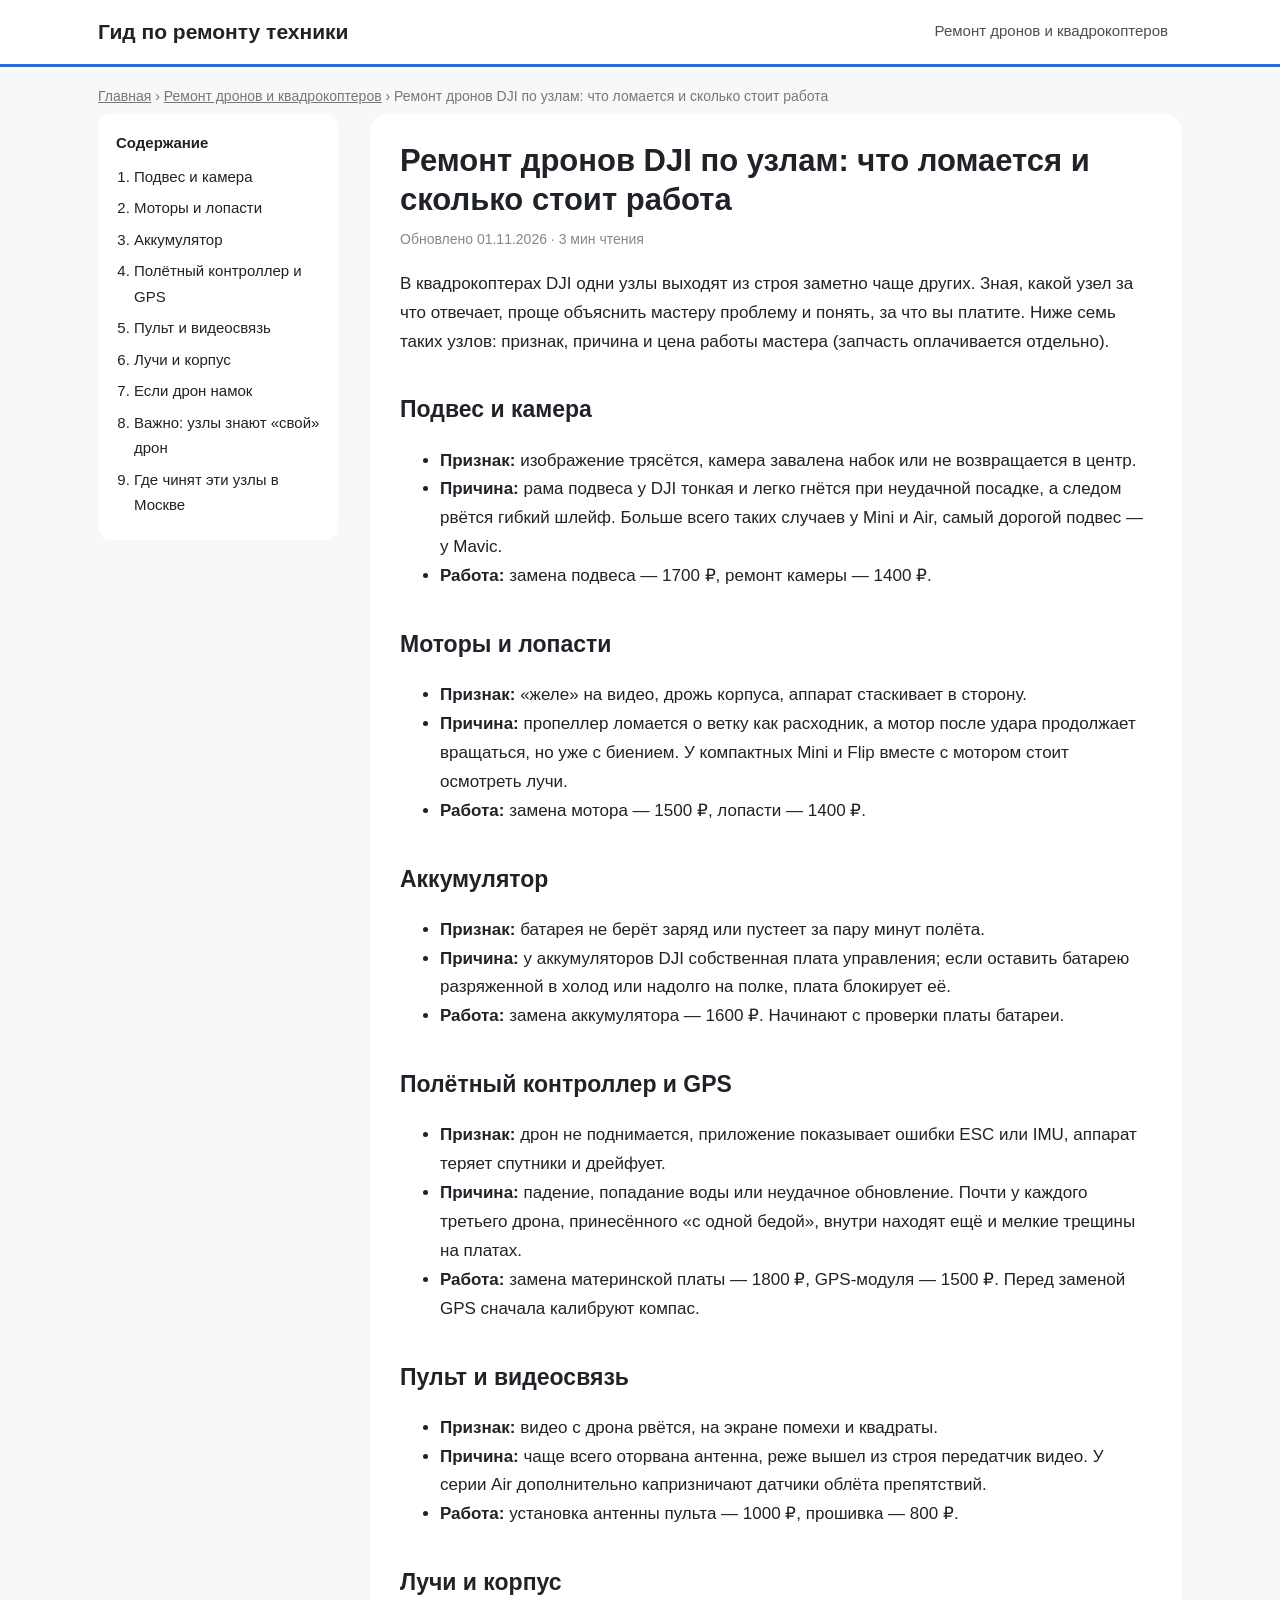
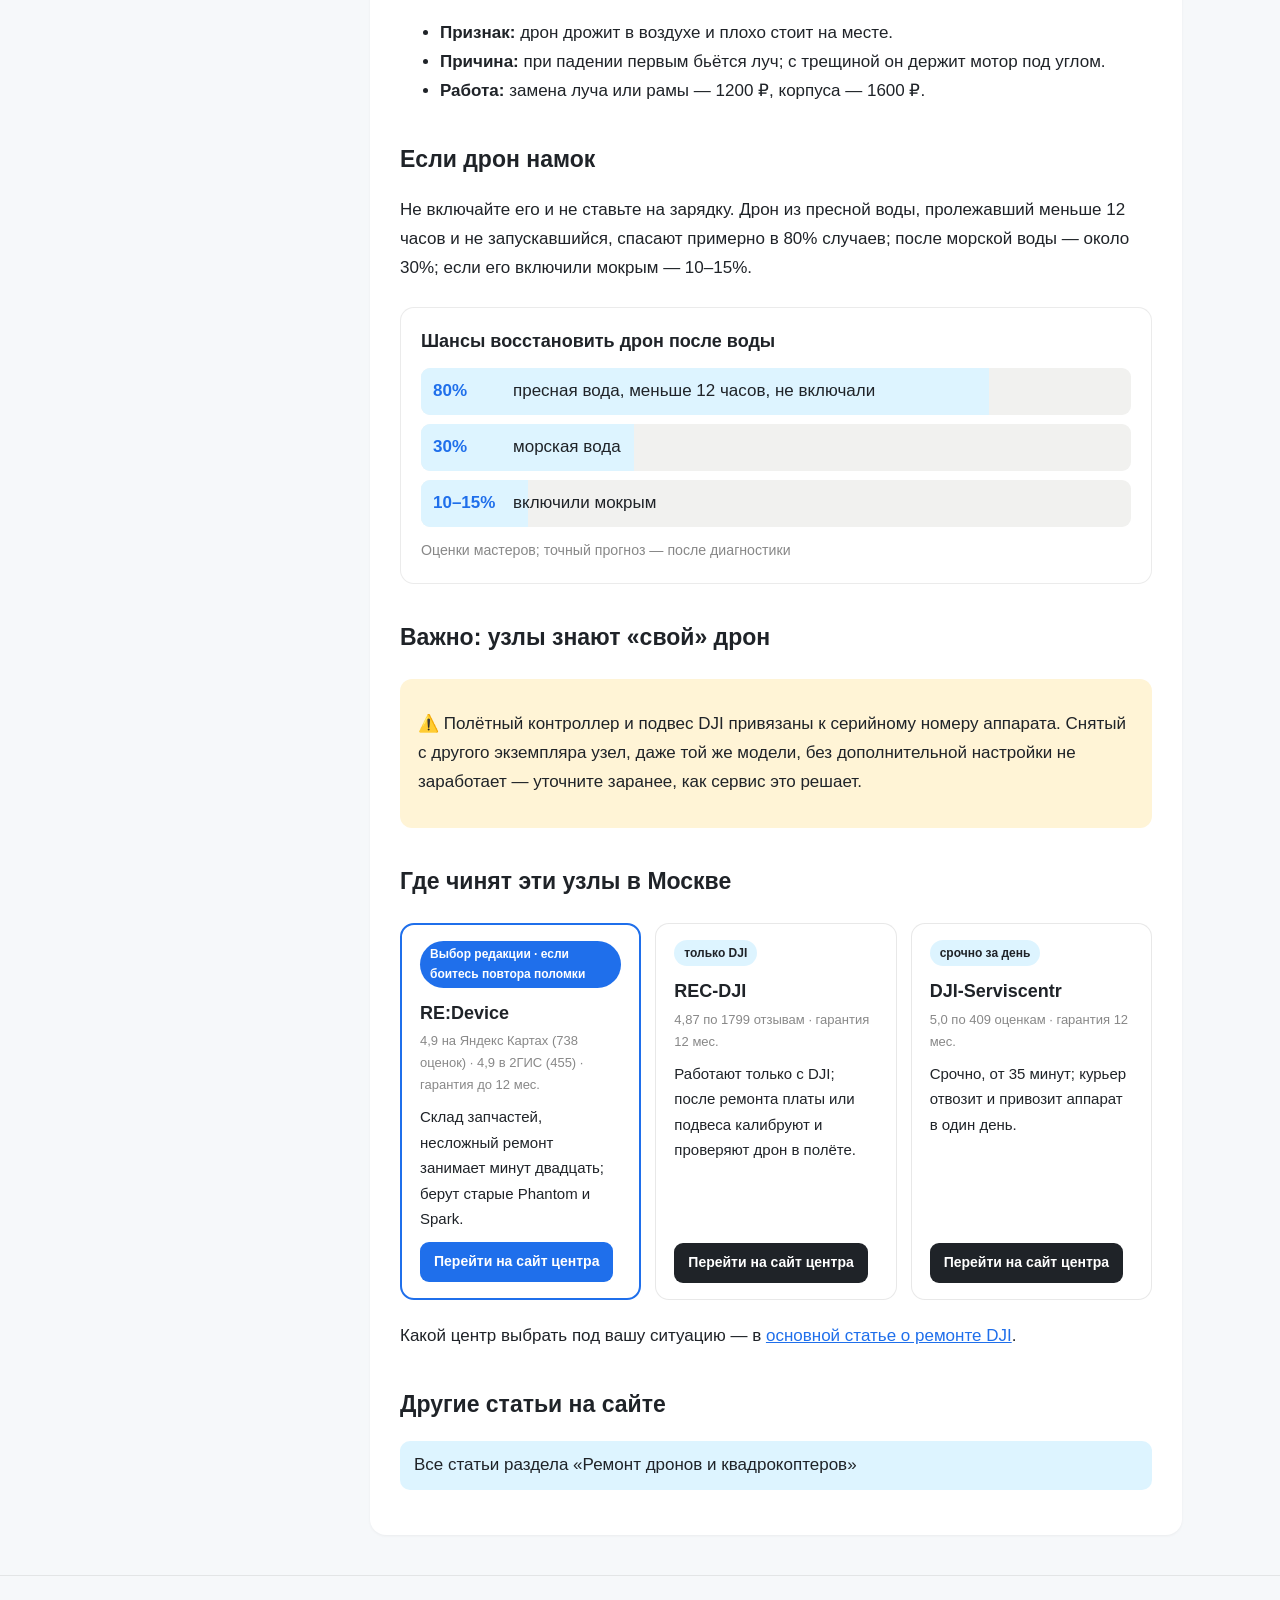
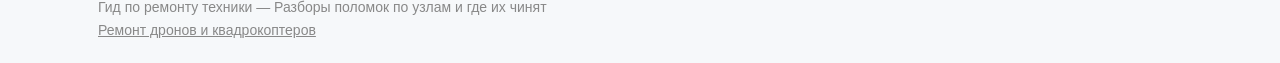
==== commit 3b13ac39: "rejtingi: remont-dronov-dji-po-uzlam" ====
--- a/remont-dronov-dji-po-uzlam/index.html
+++ b/remont-dronov-dji-po-uzlam/index.html
@@ -44,5 +44,5 @@
 <h2 id="vazhno-uzly-znayut-svoy-dron">Важно: узлы знают «свой» дрон</h2>
 <div class="gid-call warn"><p>⚠️ Полётный контроллер и подвес DJI привязаны к серийному номеру аппарата. Снятый с другого экземпляра узел, даже той же модели, без дополнительной настройки не заработает — уточните заранее, как сервис это решает.</p></div>
 <h2 id="gde-chinyat-eti-uzly-v-moskve">Где чинят эти узлы в Москве</h2>
-<div class="gid-cards"><div class="gid-card top"><span class="bd">Выбор редакции · если боитесь повтора поломки</span><h3>RE:Device</h3><div class="m">4,9 на Яндекс Картах (738 оценок) · 4,9 в 2ГИС (455) · гарантия до 12 мес.</div><p>склад запчастей, несложный ремонт занимает минут двадцать; берут старые Phantom и Spark.</p><a class="go" href="https://re-device.ru/kvadrokopter/dji" rel="noopener">Перейти на сайт центра</a></div><div class="gid-card"><span class="bd">только DJI</span><h3>REC-DJI</h3><div class="m">4,87 по 1799 отзывам · гарантия 12 мес.</div><p>работают только с DJI; после ремонта платы или подвеса калибруют и проверяют дрон в полёте.</p><a class="go" href="https://dji-repair-center.ru/vidy-tehniki/kvadrokopter" rel="noopener">Перейти на сайт центра</a></div><div class="gid-card"><span class="bd">срочно за день</span><h3>DJI-Serviscentr</h3><div class="m">5,0 по 409 оценкам · гарантия 12 мес.</div><p>срочно, от 35 минут; курьер отвозит и привозит аппарат в один день.</p><a class="go" href="https://dji-serviscentr.ru/remont-kvadrokopter" rel="noopener">Перейти на сайт центра</a></div></div>
+<div class="gid-cards"><div class="gid-card top"><span class="bd">Выбор редакции · если боитесь повтора поломки</span><h3>RE:Device</h3><div class="m">4,9 на Яндекс Картах (738 оценок) · 4,9 в 2ГИС (455) · гарантия до 12 мес.</div><p>Склад запчастей, несложный ремонт занимает минут двадцать; берут старые Phantom и Spark.</p><a class="go" href="https://re-device.ru/kvadrokopter/dji" rel="noopener">Перейти на сайт центра</a></div><div class="gid-card"><span class="bd">только DJI</span><h3>REC-DJI</h3><div class="m">4,87 по 1799 отзывам · гарантия 12 мес.</div><p>Работают только с DJI; после ремонта платы или подвеса калибруют и проверяют дрон в полёте.</p><a class="go" href="https://dji-repair-center.ru/vidy-tehniki/kvadrokopter" rel="noopener">Перейти на сайт центра</a></div><div class="gid-card"><span class="bd">срочно за день</span><h3>DJI-Serviscentr</h3><div class="m">5,0 по 409 оценкам · гарантия 12 мес.</div><p>Срочно, от 35 минут; курьер отвозит и привозит аппарат в один день.</p><a class="go" href="https://dji-serviscentr.ru/remont-kvadrokopter" rel="noopener">Перейти на сайт центра</a></div></div>
 <p>Какой центр выбрать под вашу ситуацию — в <a href="https://re-device.ru/blog/remont-dronov-dji-luchshie-servisnye-centry-moskvy">основной статье о ремонте DJI</a>.</p><section class="gid-rel"><h2>Другие статьи на сайте</h2><ul><li><a href="/remont-dronov/">Все статьи раздела «Ремонт дронов и квадрокоптеров»</a></li></ul></section></article></div></div><footer class="gid-foot"><div class="gid-w">Гид по ремонту техники — Разборы поломок по узлам и где их чинят<br><a href="/remont-dronov/">Ремонт дронов и квадрокоптеров</a></div></footer><script src="/app.js" defer></script></body></html>
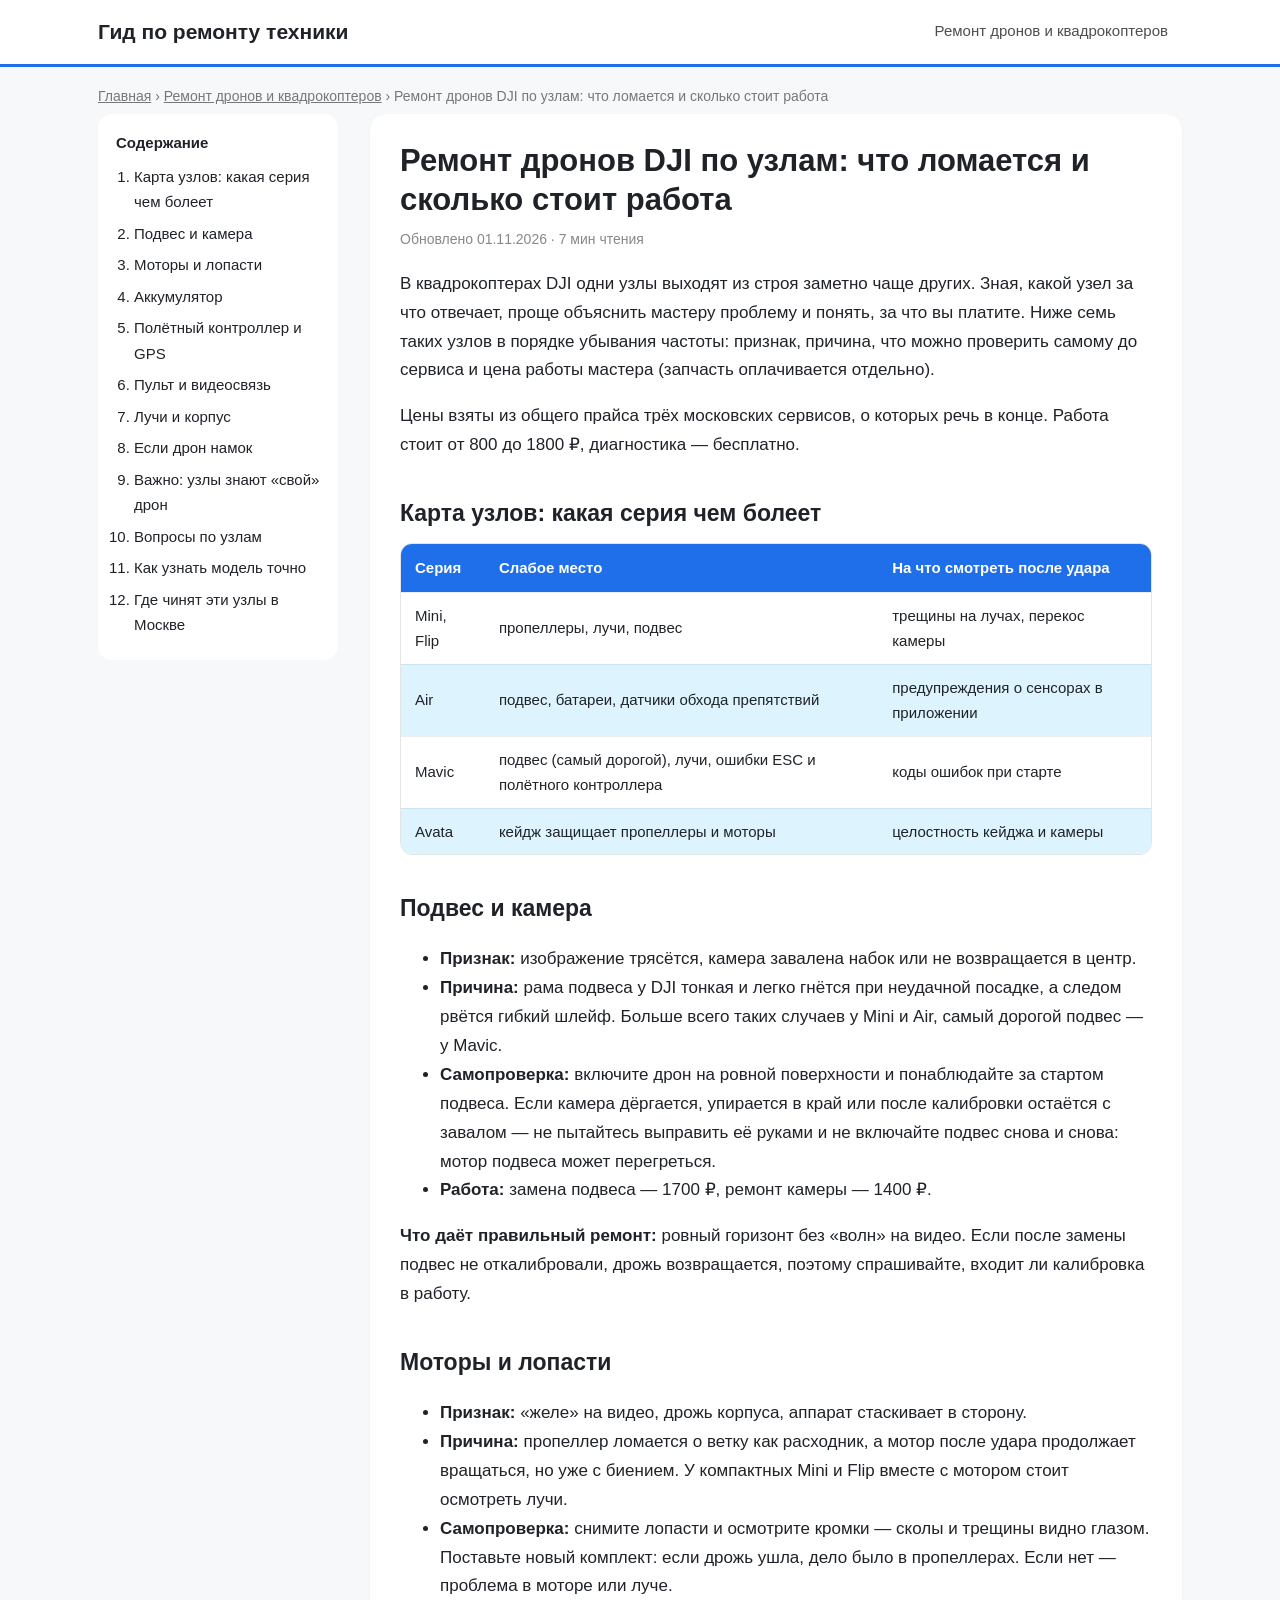
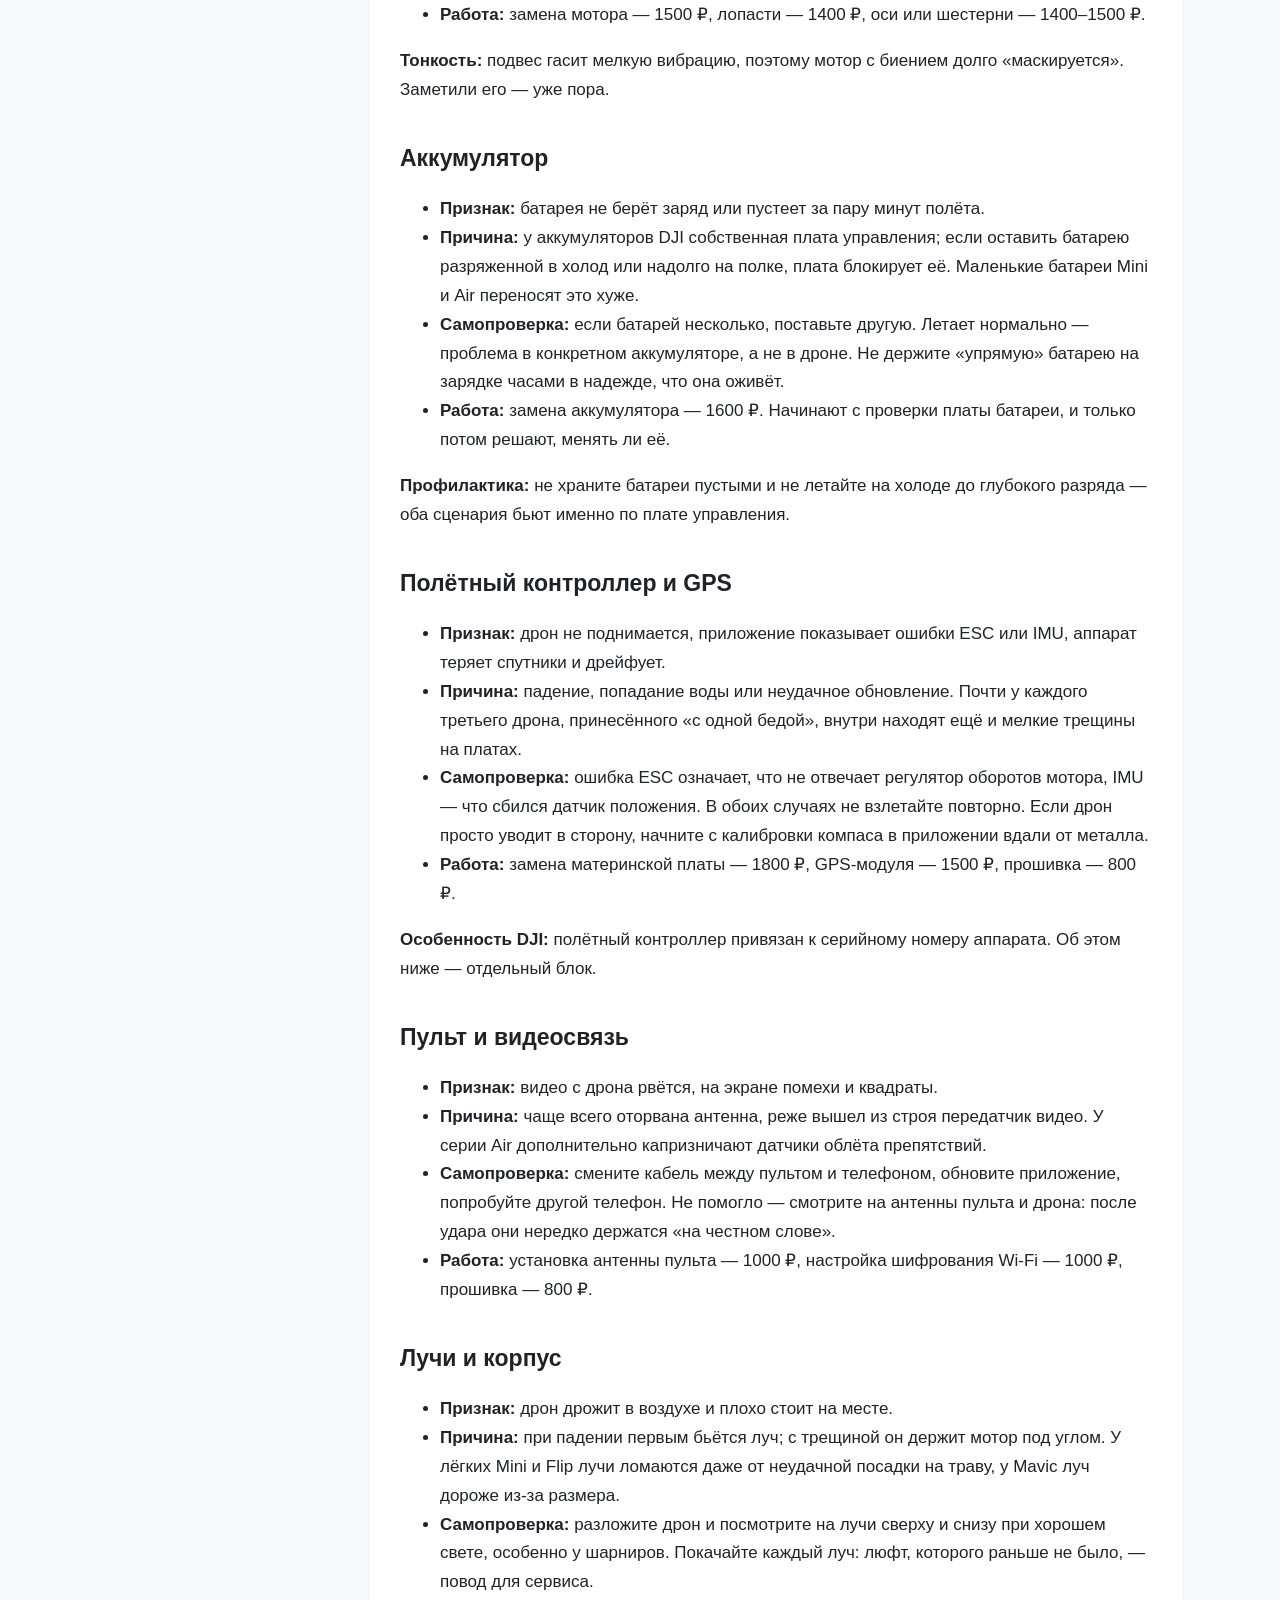
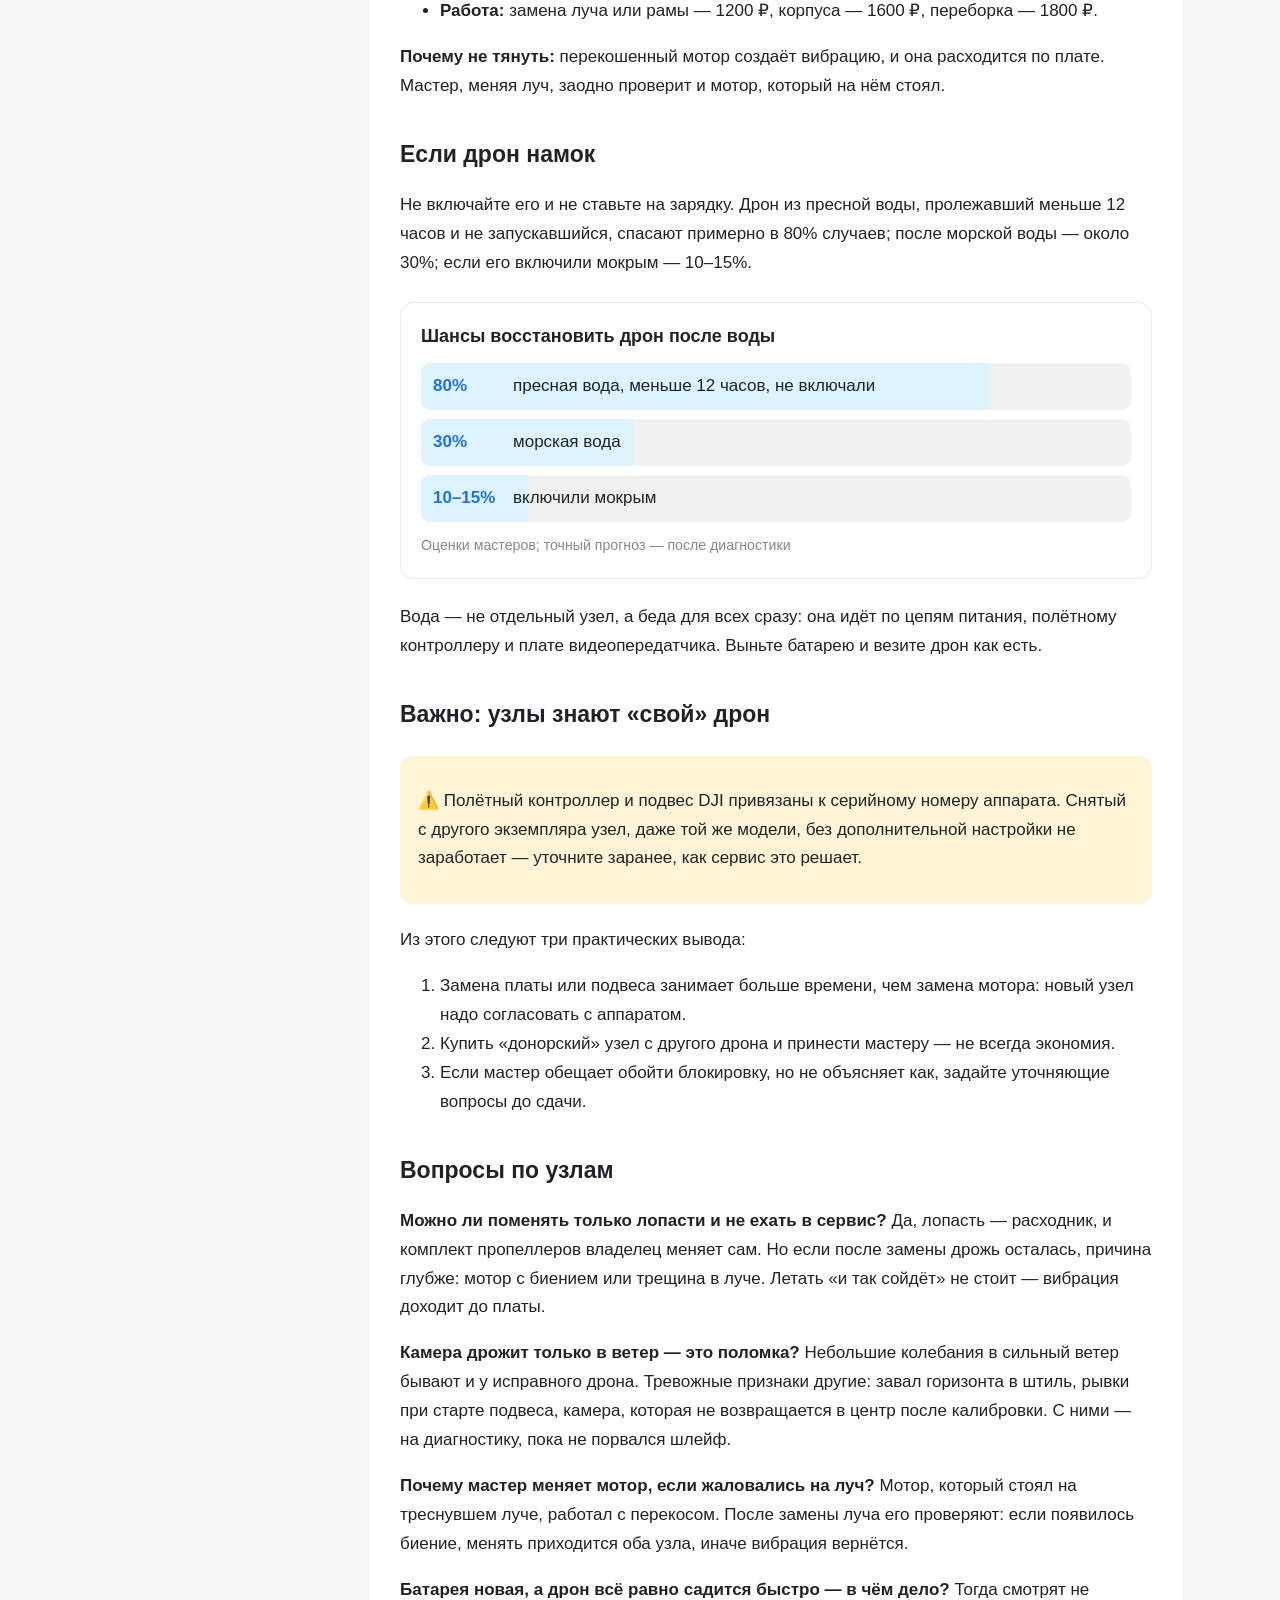
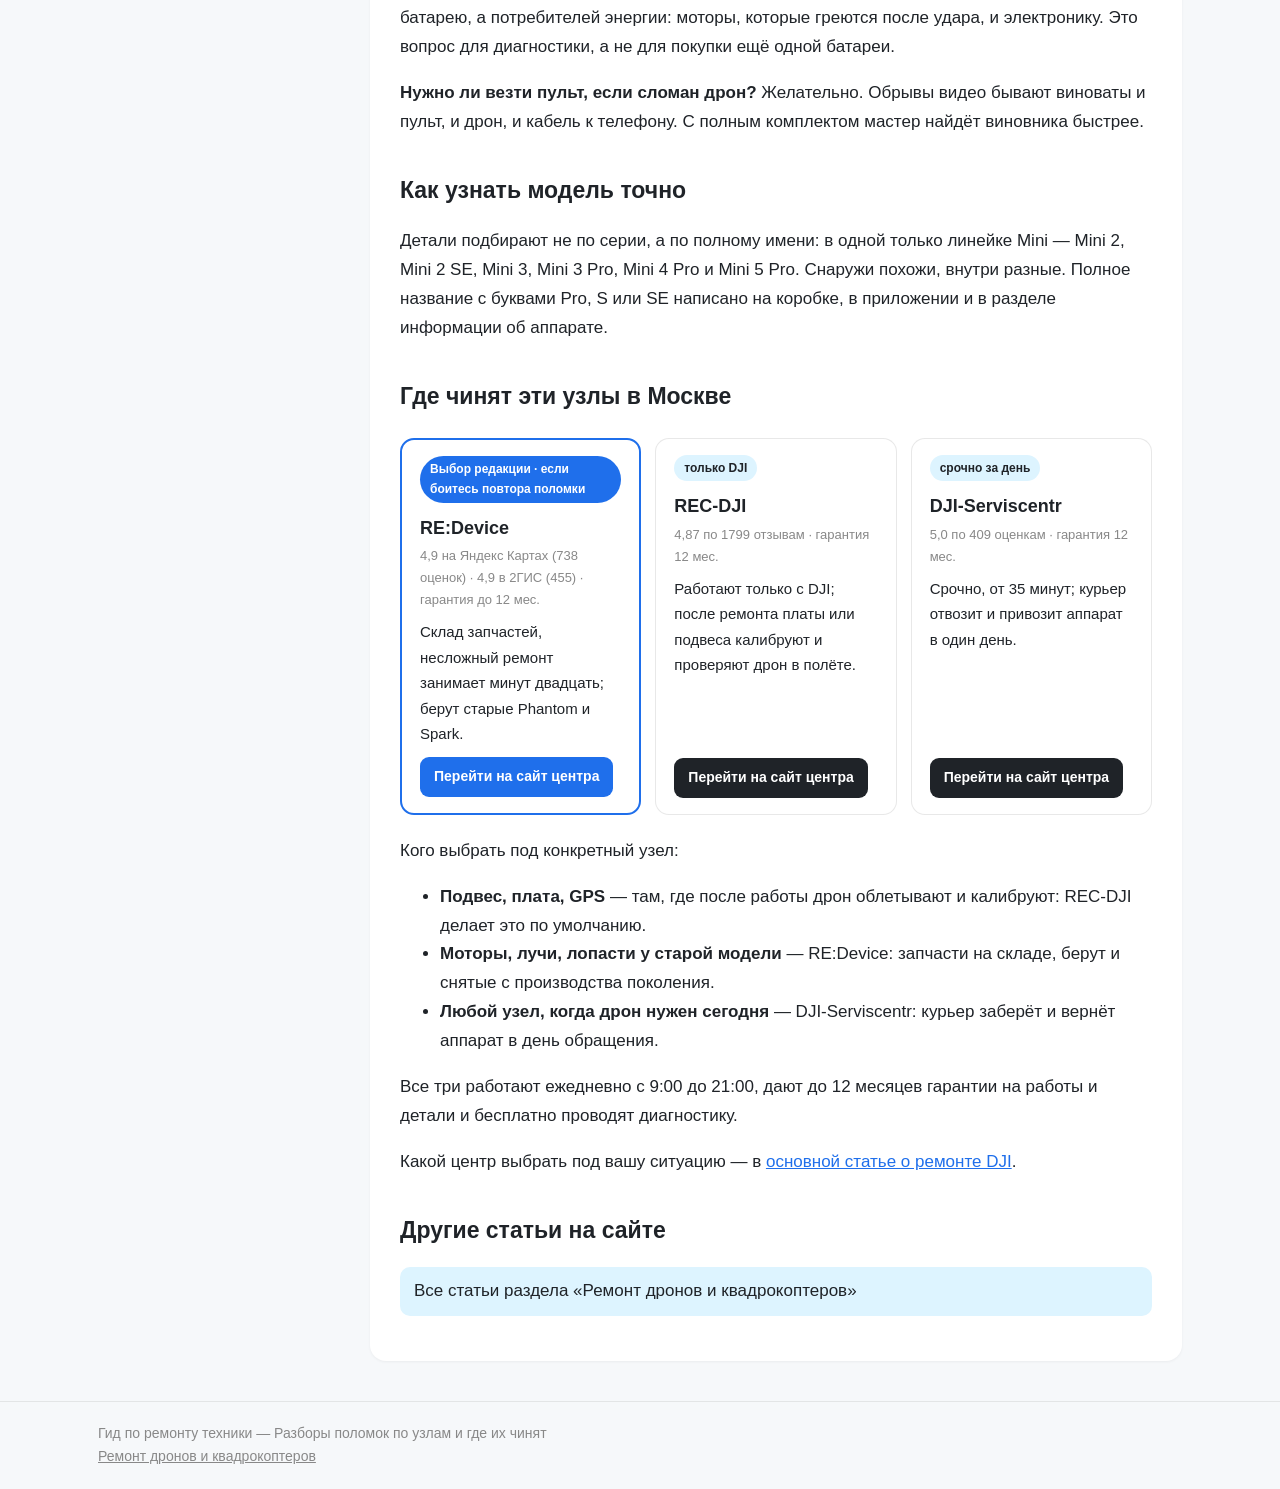
==== commit 820ccb20: "rejtingi: remont-dronov-dji-po-uzlam" ====
--- a/remont-dronov-dji-po-uzlam/index.html
+++ b/remont-dronov-dji-po-uzlam/index.html
@@ -1,48 +1,119 @@
 <!doctype html><html lang="ru"><head><meta charset="utf-8"><meta name="viewport" content="width=device-width,initial-scale=1">
-<title>Ремонт дронов DJI по узлам: что ломается и сколько стоит работа</title><meta name="description" content="Подвес, моторы, батарея, полётный контроллер, пульт и лучи DJI — симптомы, причины и цены работы. И три сервиса в Москве, которые чинят квадрокоптеры DJI."><link rel="canonical" href="https://appalthouse-a11y.github.io/remont-dronov-dji-po-uzlam/"><link rel="stylesheet" href="/style.css"><script type="application/ld+json">{"@context": "https://schema.org", "@type": "Article", "headline": "Ремонт дронов DJI по узлам: что ломается и сколько стоит работа", "dateModified": "2026-11-01", "mainEntityOfPage": "https://appalthouse-a11y.github.io/remont-dronov-dji-po-uzlam/", "publisher": {"@type": "Organization", "name": "Гид по ремонту техники"}}</script></head>
+<title>Ремонт дронов DJI по узлам: что ломается и сколько стоит работа</title><meta name="description" content="Подвес, моторы, батарея, полётный контроллер, пульт и лучи DJI — симптомы, причины, самопроверка до сервиса и цены работы. И три сервиса в Москве, которые чинят квадрокоптеры DJI."><link rel="canonical" href="https://appalthouse-a11y.github.io/remont-dronov-dji-po-uzlam/"><link rel="stylesheet" href="/style.css"><script type="application/ld+json">{"@context": "https://schema.org", "@type": "Article", "headline": "Ремонт дронов DJI по узлам: что ломается и сколько стоит работа", "dateModified": "2026-11-01", "mainEntityOfPage": "https://appalthouse-a11y.github.io/remont-dronov-dji-po-uzlam/", "publisher": {"@type": "Organization", "name": "Гид по ремонту техники"}}</script></head>
 <body><header class="gid-head"><div class="gid-w"><a class="gid-logo" href="/">Гид по ремонту техники</a><nav class="gid-nav"><a href="/remont-dronov/">Ремонт дронов и квадрокоптеров</a></nav></div></header>
-<div class="gid-w"><nav class="gid-crumbs"><a href="/">Главная</a> › <a href="/remont-dronov/">Ремонт дронов и квадрокоптеров</a> › Ремонт дронов DJI по узлам: что ломается и сколько стоит работа</nav><div class="gid-grid"><aside class="gid-side"><div class="gid-toc"><b>Содержание</b><ol><li><a href="#podves-i-kamera">Подвес и камера</a></li><li><a href="#motory-i-lopasti">Моторы и лопасти</a></li><li><a href="#akkumulyator">Аккумулятор</a></li><li><a href="#poletnyy-kontroller-i-gps">Полётный контроллер и GPS</a></li><li><a href="#pult-i-videosvyaz">Пульт и видеосвязь</a></li><li><a href="#luchi-i-korpus">Лучи и корпус</a></li><li><a href="#esli-dron-namok">Если дрон намок</a></li><li><a href="#vazhno-uzly-znayut-svoy-dron">Важно: узлы знают «свой» дрон</a></li><li><a href="#gde-chinyat-eti-uzly-v-moskve">Где чинят эти узлы в Москве</a></li></ol></div></aside><article class="gid-art"><h1>Ремонт дронов DJI по узлам: что ломается и сколько стоит работа</h1><div class="gid-meta">Обновлено 01.11.2026 · 3 мин чтения</div><details class="gid-mtoc"><summary>Содержание</summary><ol><li><a href="#podves-i-kamera">Подвес и камера</a></li><li><a href="#motory-i-lopasti">Моторы и лопасти</a></li><li><a href="#akkumulyator">Аккумулятор</a></li><li><a href="#poletnyy-kontroller-i-gps">Полётный контроллер и GPS</a></li><li><a href="#pult-i-videosvyaz">Пульт и видеосвязь</a></li><li><a href="#luchi-i-korpus">Лучи и корпус</a></li><li><a href="#esli-dron-namok">Если дрон намок</a></li><li><a href="#vazhno-uzly-znayut-svoy-dron">Важно: узлы знают «свой» дрон</a></li><li><a href="#gde-chinyat-eti-uzly-v-moskve">Где чинят эти узлы в Москве</a></li></ol></details><p>В квадрокоптерах DJI одни узлы выходят из строя заметно чаще других. Зная, какой узел за что отвечает, проще объяснить мастеру проблему и понять, за что вы платите. Ниже семь таких узлов: признак, причина и цена работы мастера (запчасть оплачивается отдельно).</p>
+<div class="gid-w"><nav class="gid-crumbs"><a href="/">Главная</a> › <a href="/remont-dronov/">Ремонт дронов и квадрокоптеров</a> › Ремонт дронов DJI по узлам: что ломается и сколько стоит работа</nav><div class="gid-grid"><aside class="gid-side"><div class="gid-toc"><b>Содержание</b><ol><li><a href="#karta-uzlov-kakaya-seriya-chem-boleet">Карта узлов: какая серия чем болеет</a></li><li><a href="#podves-i-kamera">Подвес и камера</a></li><li><a href="#motory-i-lopasti">Моторы и лопасти</a></li><li><a href="#akkumulyator">Аккумулятор</a></li><li><a href="#poletnyy-kontroller-i-gps">Полётный контроллер и GPS</a></li><li><a href="#pult-i-videosvyaz">Пульт и видеосвязь</a></li><li><a href="#luchi-i-korpus">Лучи и корпус</a></li><li><a href="#esli-dron-namok">Если дрон намок</a></li><li><a href="#vazhno-uzly-znayut-svoy-dron">Важно: узлы знают «свой» дрон</a></li><li><a href="#voprosy-po-uzlam">Вопросы по узлам</a></li><li><a href="#kak-uznat-model-tochno">Как узнать модель точно</a></li><li><a href="#gde-chinyat-eti-uzly-v-moskve">Где чинят эти узлы в Москве</a></li></ol></div></aside><article class="gid-art"><h1>Ремонт дронов DJI по узлам: что ломается и сколько стоит работа</h1><div class="gid-meta">Обновлено 01.11.2026 · 7 мин чтения</div><details class="gid-mtoc"><summary>Содержание</summary><ol><li><a href="#karta-uzlov-kakaya-seriya-chem-boleet">Карта узлов: какая серия чем болеет</a></li><li><a href="#podves-i-kamera">Подвес и камера</a></li><li><a href="#motory-i-lopasti">Моторы и лопасти</a></li><li><a href="#akkumulyator">Аккумулятор</a></li><li><a href="#poletnyy-kontroller-i-gps">Полётный контроллер и GPS</a></li><li><a href="#pult-i-videosvyaz">Пульт и видеосвязь</a></li><li><a href="#luchi-i-korpus">Лучи и корпус</a></li><li><a href="#esli-dron-namok">Если дрон намок</a></li><li><a href="#vazhno-uzly-znayut-svoy-dron">Важно: узлы знают «свой» дрон</a></li><li><a href="#voprosy-po-uzlam">Вопросы по узлам</a></li><li><a href="#kak-uznat-model-tochno">Как узнать модель точно</a></li><li><a href="#gde-chinyat-eti-uzly-v-moskve">Где чинят эти узлы в Москве</a></li></ol></details><p>В квадрокоптерах DJI одни узлы выходят из строя заметно чаще других. Зная, какой узел за что отвечает, проще объяснить мастеру проблему и понять, за что вы платите. Ниже семь таких узлов в порядке убывания частоты: признак, причина, что можно проверить самому до сервиса и цена работы мастера (запчасть оплачивается отдельно).</p>
+<p>Цены взяты из общего прайса трёх московских сервисов, о которых речь в конце. Работа стоит от 800 до 1800 ₽, диагностика — бесплатно.</p>
+<h2 id="karta-uzlov-kakaya-seriya-chem-boleet">Карта узлов: какая серия чем болеет</h2>
+<table>
+<thead>
+<tr>
+<th>Серия</th>
+<th>Слабое место</th>
+<th>На что смотреть после удара</th>
+</tr>
+</thead>
+<tbody>
+<tr>
+<td>Mini, Flip</td>
+<td>пропеллеры, лучи, подвес</td>
+<td>трещины на лучах, перекос камеры</td>
+</tr>
+<tr>
+<td>Air</td>
+<td>подвес, батареи, датчики обхода препятствий</td>
+<td>предупреждения о сенсорах в приложении</td>
+</tr>
+<tr>
+<td>Mavic</td>
+<td>подвес (самый дорогой), лучи, ошибки ESC и полётного контроллера</td>
+<td>коды ошибок при старте</td>
+</tr>
+<tr>
+<td>Avata</td>
+<td>кейдж защищает пропеллеры и моторы</td>
+<td>целостность кейджа и камеры</td>
+</tr>
+</tbody>
+</table>
 <h2 id="podves-i-kamera">Подвес и камера</h2>
 <ul>
 <li><strong>Признак:</strong> изображение трясётся, камера завалена набок или не возвращается в центр.</li>
 <li><strong>Причина:</strong> рама подвеса у DJI тонкая и легко гнётся при неудачной посадке, а следом рвётся гибкий шлейф. Больше всего таких случаев у Mini и Air, самый дорогой подвес — у Mavic.</li>
+<li><strong>Самопроверка:</strong> включите дрон на ровной поверхности и понаблюдайте за стартом подвеса. Если камера дёргается, упирается в край или после калибровки остаётся с завалом — не пытайтесь выправить её руками и не включайте подвес снова и снова: мотор подвеса может перегреться.</li>
 <li><strong>Работа:</strong> замена подвеса — 1700 ₽, ремонт камеры — 1400 ₽.</li>
 </ul>
+<p><strong>Что даёт правильный ремонт:</strong> ровный горизонт без «волн» на видео. Если после замены подвес не откалибровали, дрожь возвращается, поэтому спрашивайте, входит ли калибровка в работу.</p>
 <h2 id="motory-i-lopasti">Моторы и лопасти</h2>
 <ul>
 <li><strong>Признак:</strong> «желе» на видео, дрожь корпуса, аппарат стаскивает в сторону.</li>
 <li><strong>Причина:</strong> пропеллер ломается о ветку как расходник, а мотор после удара продолжает вращаться, но уже с биением. У компактных Mini и Flip вместе с мотором стоит осмотреть лучи.</li>
-<li><strong>Работа:</strong> замена мотора — 1500 ₽, лопасти — 1400 ₽.</li>
+<li><strong>Самопроверка:</strong> снимите лопасти и осмотрите кромки — сколы и трещины видно глазом. Поставьте новый комплект: если дрожь ушла, дело было в пропеллерах. Если нет — проблема в моторе или луче.</li>
+<li><strong>Работа:</strong> замена мотора — 1500 ₽, лопасти — 1400 ₽, оси или шестерни — 1400–1500 ₽.</li>
 </ul>
+<p><strong>Тонкость:</strong> подвес гасит мелкую вибрацию, поэтому мотор с биением долго «маскируется». Заметили его — уже пора.</p>
 <h2 id="akkumulyator">Аккумулятор</h2>
 <ul>
 <li><strong>Признак:</strong> батарея не берёт заряд или пустеет за пару минут полёта.</li>
-<li><strong>Причина:</strong> у аккумуляторов DJI собственная плата управления; если оставить батарею разряженной в холод или надолго на полке, плата блокирует её.</li>
-<li><strong>Работа:</strong> замена аккумулятора — 1600 ₽. Начинают с проверки платы батареи.</li>
+<li><strong>Причина:</strong> у аккумуляторов DJI собственная плата управления; если оставить батарею разряженной в холод или надолго на полке, плата блокирует её. Маленькие батареи Mini и Air переносят это хуже.</li>
+<li><strong>Самопроверка:</strong> если батарей несколько, поставьте другую. Летает нормально — проблема в конкретном аккумуляторе, а не в дроне. Не держите «упрямую» батарею на зарядке часами в надежде, что она оживёт.</li>
+<li><strong>Работа:</strong> замена аккумулятора — 1600 ₽. Начинают с проверки платы батареи, и только потом решают, менять ли её.</li>
 </ul>
+<p><strong>Профилактика:</strong> не храните батареи пустыми и не летайте на холоде до глубокого разряда — оба сценария бьют именно по плате управления.</p>
 <h2 id="poletnyy-kontroller-i-gps">Полётный контроллер и GPS</h2>
 <ul>
 <li><strong>Признак:</strong> дрон не поднимается, приложение показывает ошибки ESC или IMU, аппарат теряет спутники и дрейфует.</li>
 <li><strong>Причина:</strong> падение, попадание воды или неудачное обновление. Почти у каждого третьего дрона, принесённого «с одной бедой», внутри находят ещё и мелкие трещины на платах.</li>
-<li><strong>Работа:</strong> замена материнской платы — 1800 ₽, GPS-модуля — 1500 ₽. Перед заменой GPS сначала калибруют компас.</li>
+<li><strong>Самопроверка:</strong> ошибка ESC означает, что не отвечает регулятор оборотов мотора, IMU — что сбился датчик положения. В обоих случаях не взлетайте повторно. Если дрон просто уводит в сторону, начните с калибровки компаса в приложении вдали от металла.</li>
+<li><strong>Работа:</strong> замена материнской платы — 1800 ₽, GPS-модуля — 1500 ₽, прошивка — 800 ₽.</li>
 </ul>
+<p><strong>Особенность DJI:</strong> полётный контроллер привязан к серийному номеру аппарата. Об этом ниже — отдельный блок.</p>
 <h2 id="pult-i-videosvyaz">Пульт и видеосвязь</h2>
 <ul>
 <li><strong>Признак:</strong> видео с дрона рвётся, на экране помехи и квадраты.</li>
 <li><strong>Причина:</strong> чаще всего оторвана антенна, реже вышел из строя передатчик видео. У серии Air дополнительно капризничают датчики облёта препятствий.</li>
-<li><strong>Работа:</strong> установка антенны пульта — 1000 ₽, прошивка — 800 ₽.</li>
+<li><strong>Самопроверка:</strong> смените кабель между пультом и телефоном, обновите приложение, попробуйте другой телефон. Не помогло — смотрите на антенны пульта и дрона: после удара они нередко держатся «на честном слове».</li>
+<li><strong>Работа:</strong> установка антенны пульта — 1000 ₽, настройка шифрования Wi-Fi — 1000 ₽, прошивка — 800 ₽.</li>
 </ul>
 <h2 id="luchi-i-korpus">Лучи и корпус</h2>
 <ul>
 <li><strong>Признак:</strong> дрон дрожит в воздухе и плохо стоит на месте.</li>
-<li><strong>Причина:</strong> при падении первым бьётся луч; с трещиной он держит мотор под углом.</li>
-<li><strong>Работа:</strong> замена луча или рамы — 1200 ₽, корпуса — 1600 ₽.</li>
+<li><strong>Причина:</strong> при падении первым бьётся луч; с трещиной он держит мотор под углом. У лёгких Mini и Flip лучи ломаются даже от неудачной посадки на траву, у Mavic луч дороже из-за размера.</li>
+<li><strong>Самопроверка:</strong> разложите дрон и посмотрите на лучи сверху и снизу при хорошем свете, особенно у шарниров. Покачайте каждый луч: люфт, которого раньше не было, — повод для сервиса.</li>
+<li><strong>Работа:</strong> замена луча или рамы — 1200 ₽, корпуса — 1600 ₽, переборка — 1800 ₽.</li>
 </ul>
+<p><strong>Почему не тянуть:</strong> перекошенный мотор создаёт вибрацию, и она расходится по плате. Мастер, меняя луч, заодно проверит и мотор, который на нём стоял.</p>
 <h2 id="esli-dron-namok">Если дрон намок</h2>
 <p>Не включайте его и не ставьте на зарядку. Дрон из пресной воды, пролежавший меньше 12 часов и не запускавшийся, спасают примерно в 80% случаев; после морской воды — около 30%; если его включили мокрым — 10–15%.</p>
 <div class="gid-bars"><h3>Шансы восстановить дрон после воды</h3><div class="gid-bar"><i data-v="80"></i><b>80%</b>пресная вода, меньше 12 часов, не включали</div><div class="gid-bar"><i data-v="30"></i><b>30%</b>морская вода</div><div class="gid-bar"><i data-v="15"></i><b>10–15%</b>включили мокрым</div><small>Оценки мастеров; точный прогноз — после диагностики</small></div>
+<p>Вода — не отдельный узел, а беда для всех сразу: она идёт по цепям питания, полётному контроллеру и плате видеопередатчика. Выньте батарею и везите дрон как есть.</p>
 <h2 id="vazhno-uzly-znayut-svoy-dron">Важно: узлы знают «свой» дрон</h2>
 <div class="gid-call warn"><p>⚠️ Полётный контроллер и подвес DJI привязаны к серийному номеру аппарата. Снятый с другого экземпляра узел, даже той же модели, без дополнительной настройки не заработает — уточните заранее, как сервис это решает.</p></div>
+<p>Из этого следуют три практических вывода:</p>
+<ol>
+<li>Замена платы или подвеса занимает больше времени, чем замена мотора: новый узел надо согласовать с аппаратом.</li>
+<li>Купить «донорский» узел с другого дрона и принести мастеру — не всегда экономия.</li>
+<li>Если мастер обещает обойти блокировку, но не объясняет как, задайте уточняющие вопросы до сдачи.</li>
+</ol>
+<h2 id="voprosy-po-uzlam">Вопросы по узлам</h2>
+<p><strong>Можно ли поменять только лопасти и не ехать в сервис?</strong>
+Да, лопасть — расходник, и комплект пропеллеров владелец меняет сам. Но если после замены дрожь осталась, причина глубже: мотор с биением или трещина в луче. Летать «и так сойдёт» не стоит — вибрация доходит до платы.</p>
+<p><strong>Камера дрожит только в ветер — это поломка?</strong>
+Небольшие колебания в сильный ветер бывают и у исправного дрона. Тревожные признаки другие: завал горизонта в штиль, рывки при старте подвеса, камера, которая не возвращается в центр после калибровки. С ними — на диагностику, пока не порвался шлейф.</p>
+<p><strong>Почему мастер меняет мотор, если жаловались на луч?</strong>
+Мотор, который стоял на треснувшем луче, работал с перекосом. После замены луча его проверяют: если появилось биение, менять приходится оба узла, иначе вибрация вернётся.</p>
+<p><strong>Батарея новая, а дрон всё равно садится быстро — в чём дело?</strong>
+Тогда смотрят не батарею, а потребителей энергии: моторы, которые греются после удара, и электронику. Это вопрос для диагностики, а не для покупки ещё одной батареи.</p>
+<p><strong>Нужно ли везти пульт, если сломан дрон?</strong>
+Желательно. Обрывы видео бывают виноваты и пульт, и дрон, и кабель к телефону. С полным комплектом мастер найдёт виновника быстрее.</p>
+<h2 id="kak-uznat-model-tochno">Как узнать модель точно</h2>
+<p>Детали подбирают не по серии, а по полному имени: в одной только линейке Mini — Mini 2, Mini 2 SE, Mini 3, Mini 3 Pro, Mini 4 Pro и Mini 5 Pro. Снаружи похожи, внутри разные. Полное название с буквами Pro, S или SE написано на коробке, в приложении и в разделе информации об аппарате.</p>
 <h2 id="gde-chinyat-eti-uzly-v-moskve">Где чинят эти узлы в Москве</h2>
 <div class="gid-cards"><div class="gid-card top"><span class="bd">Выбор редакции · если боитесь повтора поломки</span><h3>RE:Device</h3><div class="m">4,9 на Яндекс Картах (738 оценок) · 4,9 в 2ГИС (455) · гарантия до 12 мес.</div><p>Склад запчастей, несложный ремонт занимает минут двадцать; берут старые Phantom и Spark.</p><a class="go" href="https://re-device.ru/kvadrokopter/dji" rel="noopener">Перейти на сайт центра</a></div><div class="gid-card"><span class="bd">только DJI</span><h3>REC-DJI</h3><div class="m">4,87 по 1799 отзывам · гарантия 12 мес.</div><p>Работают только с DJI; после ремонта платы или подвеса калибруют и проверяют дрон в полёте.</p><a class="go" href="https://dji-repair-center.ru/vidy-tehniki/kvadrokopter" rel="noopener">Перейти на сайт центра</a></div><div class="gid-card"><span class="bd">срочно за день</span><h3>DJI-Serviscentr</h3><div class="m">5,0 по 409 оценкам · гарантия 12 мес.</div><p>Срочно, от 35 минут; курьер отвозит и привозит аппарат в один день.</p><a class="go" href="https://dji-serviscentr.ru/remont-kvadrokopter" rel="noopener">Перейти на сайт центра</a></div></div>
+<p>Кого выбрать под конкретный узел:</p>
+<ul>
+<li><strong>Подвес, плата, GPS</strong> — там, где после работы дрон облетывают и калибруют: REC-DJI делает это по умолчанию.</li>
+<li><strong>Моторы, лучи, лопасти у старой модели</strong> — RE:Device: запчасти на складе, берут и снятые с производства поколения.</li>
+<li><strong>Любой узел, когда дрон нужен сегодня</strong> — DJI-Serviscentr: курьер заберёт и вернёт аппарат в день обращения.</li>
+</ul>
+<p>Все три работают ежедневно с 9:00 до 21:00, дают до 12 месяцев гарантии на работы и детали и бесплатно проводят диагностику.</p>
 <p>Какой центр выбрать под вашу ситуацию — в <a href="https://re-device.ru/blog/remont-dronov-dji-luchshie-servisnye-centry-moskvy">основной статье о ремонте DJI</a>.</p><section class="gid-rel"><h2>Другие статьи на сайте</h2><ul><li><a href="/remont-dronov/">Все статьи раздела «Ремонт дронов и квадрокоптеров»</a></li></ul></section></article></div></div><footer class="gid-foot"><div class="gid-w">Гид по ремонту техники — Разборы поломок по узлам и где их чинят<br><a href="/remont-dronov/">Ремонт дронов и квадрокоптеров</a></div></footer><script src="/app.js" defer></script></body></html>
--- a/style.css
+++ b/style.css
@@ -6,7 +6,7 @@
 .gid-grid{display:grid;grid-template-columns:240px minmax(0,1fr);gap:32px;align-items:start;padding-bottom:40px}@media(max-width:900px){.gid-grid{grid-template-columns:minmax(0,1fr)}.gid-side{display:none}}
 .gid-art{background:#fff;border-radius:16px;padding:28px 30px;box-shadow:0 1px 3px rgba(0,0,0,.05)}@media(max-width:600px){.gid-art{padding:20px 16px}}
 .gid-art h1{font-size:31px;line-height:1.25;margin:0 0 8px}.gid-meta{color:#888;font-size:14px;margin-bottom:18px}.gid-art h2{font-size:23px;margin:34px 0 10px;scroll-margin-top:70px}
-.gid-art table{border-collapse:collapse;width:100%}.gid-art td,.gid-art th{border:1px solid #ddd;padding:8px}
+.gid-art table{border-collapse:separate;border-spacing:0;width:100%;border:1px solid rgba(0,0,0,.1);border-radius:12px;overflow:hidden;font-size:15px}.gid-art th{background:#1f6feb;color:#fff;text-align:left;padding:11px 14px}.gid-art td{padding:10px 14px;border-top:1px solid rgba(0,0,0,.07)}.gid-art tbody tr:nth-child(even) td{background:#ddf4ff}.gid-art tbody tr:hover td{background:rgba(0,0,0,.04)}.gid-art em{color:#1f6feb}.gid-art mark{background:#ffe08a;padding:0 2px}.gid-art u{text-decoration-color:#1f6feb;text-decoration-thickness:2px;text-underline-offset:3px}.gid-art s,.gid-art del{opacity:.6}
 .gid-side{position:sticky;top:18px}.gid-toc{background:#fff;border-radius:14px;padding:16px 18px;font-size:15px}.gid-toc b{display:block;margin-bottom:8px}
 .gid-toc ol{margin:0;padding-left:18px}.gid-toc li{margin:6px 0}.gid-toc a{text-decoration:none;color:#1f2328}.gid-toc a.on{color:#1f6feb;font-weight:700}
 .gid-mtoc{background:#ddf4ff;border-radius:12px;padding:10px 14px;margin:0 0 18px}.gid-mtoc summary{cursor:pointer;font-weight:700}
